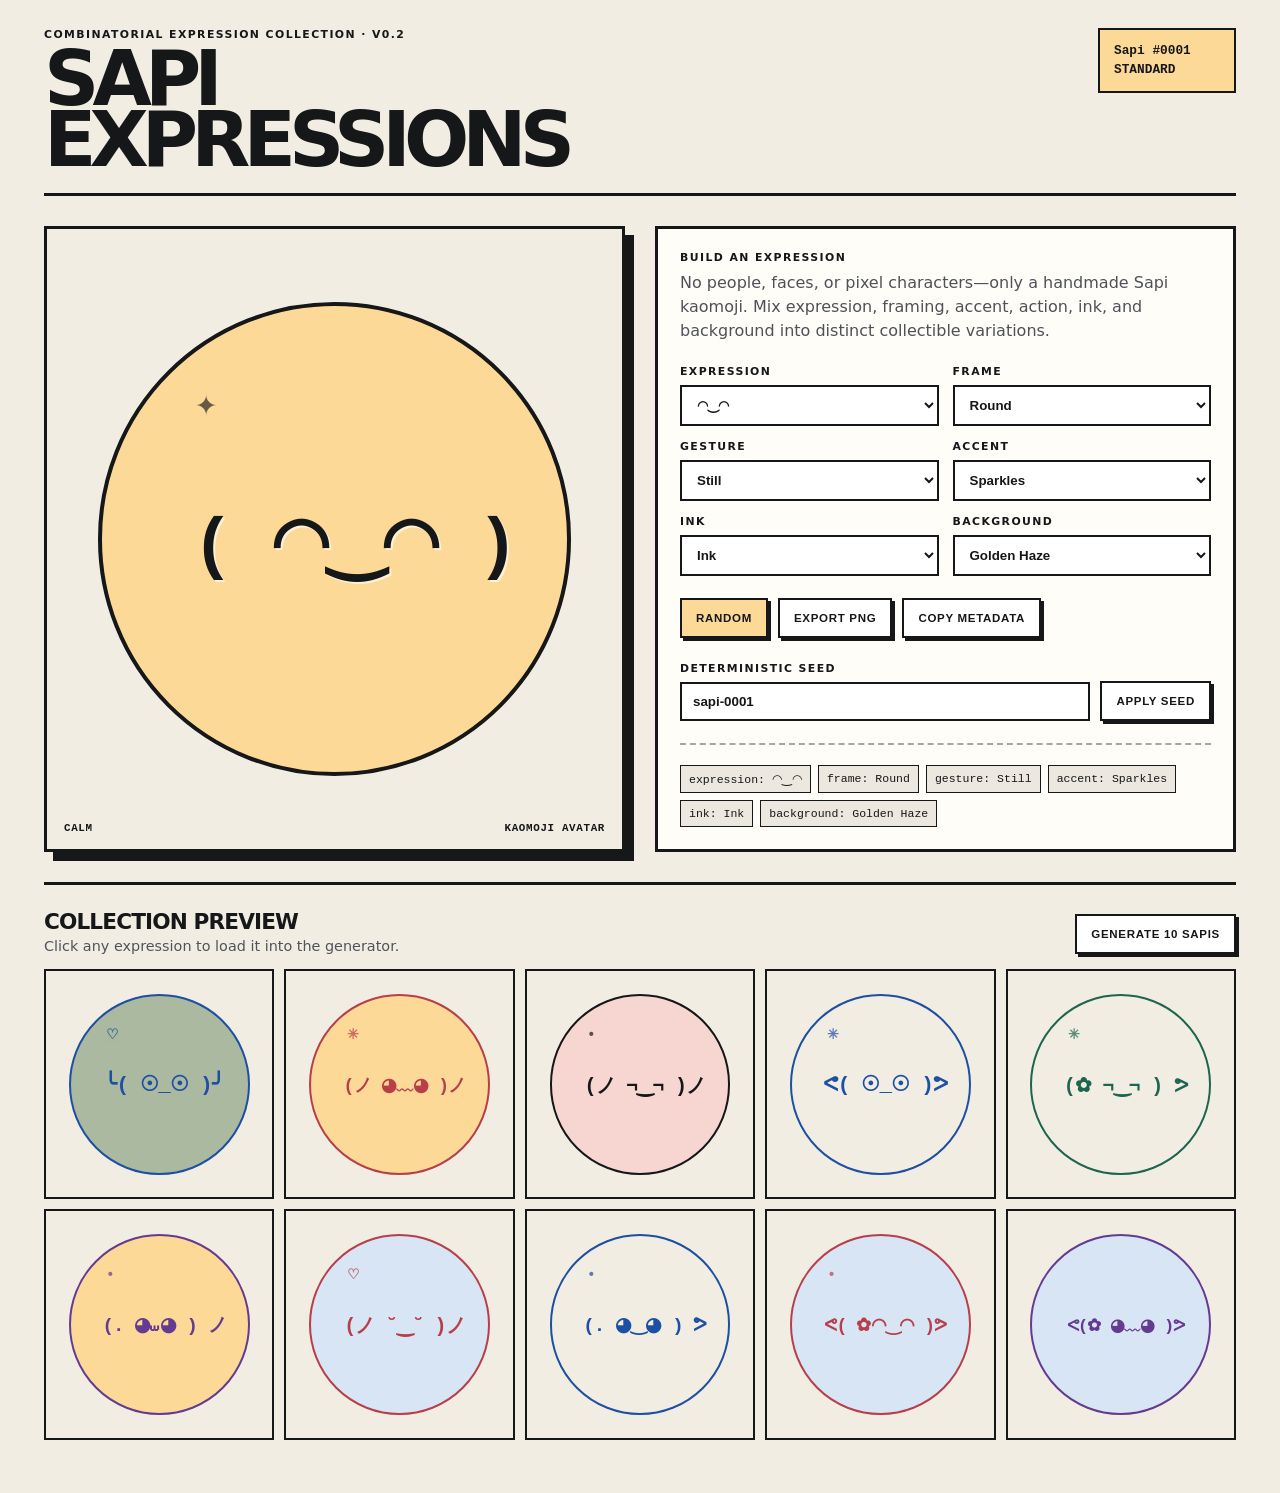
==== index.html @ 94c8f4b9 "Use supplied background color palette" ====
<!doctype html>
<html lang="en">
<head>
  <meta charset="utf-8" />
  <meta name="viewport" content="width=device-width, initial-scale=1" />
  <title>Sapi Kaomoji Expressions</title>
  <style>
    :root { --ink:#151719; --paper:#f1ede3; --acid:#fdd997; }
    * { box-sizing:border-box; }
    body { margin:0; min-height:100vh; background:var(--paper); color:var(--ink); font-family:Inter,ui-sans-serif,system-ui,sans-serif; }
    .shell { max-width:1240px; margin:auto; padding:28px 24px 52px; }
    header { display:flex; justify-content:space-between; gap:20px; align-items:flex-start; padding-bottom:22px; border-bottom:3px solid var(--ink); }
    h1 { margin:0; max-width:780px; font-size:clamp(2.25rem,6vw,5.7rem); letter-spacing:-.09em; line-height:.8; text-transform:uppercase; }
    .eyebrow,.label { margin:0 0 7px; font-size:.68rem; font-weight:850; letter-spacing:.13em; text-transform:uppercase; }
    .counter { min-width:138px; padding:12px 14px; border:2px solid var(--ink); background:var(--acid); font:800 .8rem ui-monospace,monospace; line-height:1.45; }
    main { display:grid; grid-template-columns:minmax(320px,1fr) minmax(365px,1fr); gap:30px; padding-top:30px; }
    .expression-card { min-height:480px; display:flex; flex-direction:column; justify-content:center; align-items:center; border:3px solid var(--ink); background:var(--paper); box-shadow:9px 9px 0 var(--ink); padding:30px; position:relative; overflow:hidden; }
    .avatar-circle { width:min(92%,650px); aspect-ratio:1; display:flex; align-items:center; justify-content:center; position:relative; overflow:hidden; border:4px solid currentColor; border-radius:50%; }
    .expression { position:relative; z-index:1; width:70%; max-width:70%; white-space:nowrap; text-align:center; transform:translate(6%,10%); font-family:"SF Mono","Cascadia Mono","Noto Sans Symbols 2","Segoe UI Symbol",monospace; font-weight:700; font-size:22rem; letter-spacing:-.035em; line-height:1.25; color:var(--ink); text-shadow:2px 2px 0 #ffffff99; }
    .expression-note { position:absolute; bottom:15px; left:17px; right:17px; display:flex; justify-content:space-between; gap:10px; font:700 .68rem ui-monospace,monospace; letter-spacing:.06em; text-transform:uppercase; }
    .spark { position:absolute; z-index:2; top:18%; left:20%; font-size:1.7rem; opacity:.65; animation:float 5s ease-in-out infinite; }
    @keyframes float { 50%{ transform:translateY(-9px) rotate(7deg) } }
    .panel { border:3px solid var(--ink); background:#fffdf8; padding:22px; }
    .intro { margin:0 0 22px; max-width:570px; line-height:1.5; color:#4e5157; }
    .trait-grid { display:grid; grid-template-columns:repeat(2,minmax(0,1fr)); gap:14px; }
    label { display:block; } select,input { width:100%; border:2px solid var(--ink); border-radius:0; background:#fff; color:var(--ink); padding:10px 11px; font-weight:750; }
    select { cursor:pointer; } .actions { display:flex; flex-wrap:wrap; gap:10px; margin-top:22px; }
    button { appearance:none; border:2px solid var(--ink); border-radius:0; background:#fff; color:var(--ink); padding:12px 14px; box-shadow:3px 3px 0 var(--ink); cursor:pointer; font-size:.72rem; font-weight:900; letter-spacing:.06em; text-transform:uppercase; }
    button:hover { transform:translate(2px,2px); box-shadow:1px 1px 0 var(--ink); } button.primary { background:var(--acid); }
    .seed-row { display:flex; align-items:end; gap:10px; margin-top:24px; }.seed-row label{flex:1}.readout { display:flex; flex-wrap:wrap; gap:7px; margin-top:22px; padding-top:20px; border-top:2px dashed #aaa69e; }.chip{border:1px solid var(--ink); background:#ece8df; padding:6px 8px; font:.72rem ui-monospace,monospace;}
    .collection { margin-top:30px; padding-top:24px; border-top:3px solid var(--ink); }.collection-head{display:flex;justify-content:space-between;align-items:end;gap:14px;margin-bottom:15px}.collection h2{margin:0;font-size:1.35rem;letter-spacing:-.04em;text-transform:uppercase}.collection p{margin:4px 0 0;color:#50535a;font-size:.9rem}.gallery{display:grid;grid-template-columns:repeat(5,1fr);gap:10px}.tile{aspect-ratio:1;border:2px solid var(--ink);box-shadow:none;display:flex;align-items:center;justify-content:center;padding:8px;overflow:hidden;font-family:"SF Mono","Cascadia Mono","Noto Sans Symbols 2","Segoe UI Symbol",monospace;font-size:1.45rem;font-weight:700;letter-spacing:-.035em;line-height:1.25;text-transform:none}.tile-circle{width:86%;aspect-ratio:1;border:2px solid currentColor;border-radius:50%;display:flex;align-items:center;justify-content:center;position:relative;overflow:hidden}.tile-expression{width:70%;max-width:70%;white-space:nowrap;text-align:center;transform:translate(4%,8%)}.tile-accent{position:absolute;top:17%;left:20%;font-size:.9rem;opacity:.7}.tile:hover{outline:3px solid #785dff;outline-offset:2px}
    @media(max-width:800px){main{grid-template-columns:1fr}.expression-card{min-height:360px}.gallery{grid-template-columns:repeat(3,1fr)}header{flex-direction:column}}@media(max-width:430px){.shell{padding:18px 14px 40px}.trait-grid{grid-template-columns:1fr}.seed-row{flex-wrap:wrap}.gallery{grid-template-columns:repeat(2,1fr)}}
  </style>
</head>
<body>
  <div class="shell">
    <header><div><p class="eyebrow">Combinatorial expression collection · v0.2</p><h1>Sapi<br>Expressions</h1></div><div class="counter" id="counter">Sapi #0001<br><span id="rarity">STANDARD</span></div></header>
    <main>
      <section class="expression-card" id="expressionCard" aria-label="Generated kaomoji expression"><div class="avatar-circle" id="avatarCircle"><span class="spark">✦</span><div class="expression" id="expression">( ◠‿◠ )</div></div><div class="expression-note"><span id="moodLabel">CALM</span><span>kaomoji avatar</span></div></section>
      <section class="panel"><p class="eyebrow">Build an expression</p><p class="intro">No people, faces, or pixel characters—only a handmade Sapi kaomoji. Mix expression, framing, accent, action, ink, and background into distinct collectible variations.</p><div class="trait-grid" id="controls"></div><div class="actions"><button class="primary" id="randomize">Random</button><button id="download">Export PNG</button><button id="copyMetadata">Copy metadata</button></div><div class="seed-row"><label><p class="label">Deterministic seed</p><input id="seed" value="sapi-0001" /></label><button id="applySeed">Apply seed</button></div><div class="readout" id="readout"></div></section>
    </main>
    <section class="collection"><div class="collection-head"><div><h2>Collection preview</h2><p>Click any expression to load it into the generator.</p></div><button id="generateCollection">Generate 10 Sapis</button></div><div class="gallery" id="gallery"></div></section>
  </div>
  <script>
    const options={
      expression:['◠‿◠','✿◠‿◠','◕‿◕','≧▽≦','˘‿˘','◡‿◡','◕﹏◕','T‿T','☉_☉','¬‿¬','◕⩊◕','>_<','♥‿♥','•̀ᴗ•́','◕︵◕','^‿^','≖‿≖'],
      frame:['Round','Soft dots','Flower','Minimal','Celebration'],
      gesture:['Still','Wave','Hello','Focused','Power','Celebrate'],
      accent:['None','Sparkles','Heart','Dot','Star'],
      ink:['Ink','Cobalt','Plum','Forest','Coral'],
      background:['Golden Haze','Rosewater','Willow Green','Pale Sky Blue','Bone']
    };
    const palette={'Golden Haze':['#fdd997','#151719'],Rosewater:['#f7d6d1','#151719'],'Willow Green':['#aab99f','#151719'],'Pale Sky Blue':['#d8e5f4','#151719'],Bone:['#f1ede3','#151719']};
    const ink={Ink:'#151719',Cobalt:'#1d4fa3',Plum:'#643b91',Forest:'#1d654f',Coral:'#b83f49'};
    let state={expression:'◠‿◠',frame:'Round',gesture:'Still',accent:'Sparkles',ink:'Ink',background:'Golden Haze'}; let sapiId=1;
    const moods={'◠‿◠':'Calm','✿◠‿◠':'Blooming','◕‿◕':'Curious','≧▽≦':'Delighted','˘‿˘':'Content','◡‿◡':'Gentle','◕﹏◕':'Worried','T‿T':'Tender','☉_☉':'Surprised','¬‿¬':'Mischievous','◕⩊◕':'Attentive','>_<':'Determined','♥‿♥':'Adoring','•̀ᴗ•́':'Focused','◕︵◕':'Pensive','^‿^':'Cheery','≖‿≖':'Knowing'};
    function composed(s){const base=s.expression;const frames={Round:`( ${base} )`,'Soft dots':`(.  ${base} )`,Flower:`(✿ ${base} )`,Minimal:`( ${base} )`,Celebration:`╰( ${base} )╯`};let result=frames[s.frame];const hasArms=s.frame==='Celebration'||/[ノᕗᕙ╰╯]/.test(base);if(s.gesture==='Still'||hasArms)return result;if(s.gesture==='Hello')return `(ノ ${base} )ノ`;if(s.gesture==='Power')result=`ᕙ${result}ᕗ`;else if(s.gesture==='Celebrate')result=`╰${result}╯`;else if(s.gesture==='Wave')result+=' ノ';else if(s.gesture==='Focused')result+=' ᕗ';return result}
    function createControls(){const host=document.querySelector('#controls');for(const [key,items] of Object.entries(options)){const label=document.createElement('label');label.innerHTML=`<p class="label">${key}</p>`;const select=document.createElement('select');select.dataset.key=key;items.forEach(v=>{const o=document.createElement('option');o.value=v;o.textContent=v;select.append(o)});select.addEventListener('change',()=>{state[key]=select.value;render()});label.append(select);host.append(label)}}
    function sparkChar(s){return {None:'',Sparkles:'✦',Heart:'♡',Dot:'•',Star:'✳'}[s.accent]}
    function fitText(element,max,min,padding=0){element.style.fontSize=`${max}px`;while(element.scrollWidth>element.clientWidth-padding&&max>min){max-=1;element.style.fontSize=`${max}px`}}
    function fitPreview(){fitText(document.querySelector('#expression'),352,28,0)}
    function render(){const card=document.querySelector('#expressionCard'),circle=document.querySelector('#avatarCircle');card.style.background='var(--paper)';card.style.color=ink[state.ink];circle.style.background=palette[state.background][0];document.querySelector('#expression').textContent=composed(state);document.querySelector('#expression').style.color=ink[state.ink];document.querySelector('#moodLabel').textContent=moods[state.expression].toUpperCase();document.querySelectorAll('.spark').forEach(x=>x.textContent=sparkChar(state));document.querySelector('#counter').innerHTML=`Sapi #${String(sapiId).padStart(4,'0')}<br><span id="rarity">${rarity(state)}</span>`;document.querySelector('#readout').innerHTML=Object.entries(state).map(([k,v])=>`<span class="chip">${k}: ${v}</span>`).join('');for(const [k,v] of Object.entries(state))document.querySelector(`[data-key="${k}"]`).value=v;requestAnimationFrame(fitPreview)}
    function rarity(s){return s.expression==='♥‿♥'&&s.gesture==='Celebrate'?'RARE':s.frame==='Flower'||s.gesture==='Power'?'UNCOMMON':'STANDARD'}
    function hash(value){let h=2166136261;for(let i=0;i<value.length;i++)h=Math.imul(h^value.charCodeAt(i),16777619);return h>>>0}function seeded(seed){return()=>{seed=(seed+0x6D2B79F5)|0;let t=Math.imul(seed^(seed>>>15),1|seed);t=(t+Math.imul(t^(t>>>7),61|t))^t;return((t^(t>>>14))>>>0)/4294967296}}
    function randomState(rand=Math.random){const next={};for(const [key,items]of Object.entries(options))next[key]=items[Math.floor(rand()*items.length)];return next}function applySeed(value){state=randomState(seeded(hash(value)));sapiId++;render()}
    function copyMetadata(){navigator.clipboard.writeText(JSON.stringify({name:`Sapi Expression #${String(sapiId).padStart(4,'0')}`,description:'A combinatorial kaomoji expression from the Sapi collection.',attributes:Object.entries(state).map(([trait_type,value])=>({trait_type,value}))},null,2));const b=document.querySelector('#copyMetadata');b.textContent='Metadata copied';setTimeout(()=>b.textContent='Copy metadata',1200)}
    function exportPng(){const out=document.createElement('canvas'),size=1200,c=out.getContext('2d'),color=ink[state.ink],text=composed(state),cx=size/2,cy=size/2,r=500;out.width=out.height=size;c.fillStyle='#f1ede3';c.fillRect(0,0,size,size);c.beginPath();c.arc(cx,cy,r,0,Math.PI*2);c.fillStyle=palette[state.background][0];c.fill();c.strokeStyle=color;c.lineWidth=12;c.stroke();let font=448;c.font=`700 ${font}px "SF Mono", "Cascadia Mono", monospace`;while(c.measureText(text).width>r*1.32&&font>28){font-=2;c.font=`700 ${font}px "SF Mono", "Cascadia Mono", monospace`}c.fillStyle=color;c.textAlign='center';c.textBaseline='middle';c.fillText(text,cx+r*.06,cy+r*.10);if(state.accent!=='None'){c.font='700 48px "SF Mono", monospace';c.fillText(sparkChar(state),cx-r*.55,cy-r*.55)}const a=document.createElement('a');a.download=`sapi-expression-${sapiId}.png`;a.href=out.toDataURL('image/png');a.click()}
    function tile(s,id){const b=document.createElement('button');b.className='tile';b.style.background='var(--paper)';b.style.color=ink[s.ink];const circle=document.createElement('span');circle.className='tile-circle';circle.style.background=palette[s.background][0];const accent=document.createElement('span');accent.className='tile-accent';accent.textContent=sparkChar(s);const expression=document.createElement('span');expression.className='tile-expression';expression.textContent=composed(s);circle.append(accent,expression);b.append(circle);b.title=`Load Sapi Expression #${id}`;b.addEventListener('click',()=>{state=s;sapiId=id;render();window.scrollTo({top:0,behavior:'smooth'})});requestAnimationFrame(()=>fitText(expression,92,7,0));return b}function collection(){const g=document.querySelector('#gallery');g.innerHTML='';const r=seeded(hash(document.querySelector('#seed').value+'-collection'));for(let i=1;i<=10;i++)g.append(tile(randomState(r),i))}
    createControls();render();collection();window.addEventListener('resize',()=>{fitPreview();document.querySelectorAll('.tile-expression').forEach(t=>fitText(t,92,7,0))});document.querySelector('#randomize').addEventListener('click',()=>{state=randomState();sapiId++;document.querySelector('#seed').value=`sapi-${String(sapiId).padStart(4,'0')}`;render()});document.querySelector('#applySeed').addEventListener('click',()=>applySeed(document.querySelector('#seed').value));document.querySelector('#copyMetadata').addEventListener('click',copyMetadata);document.querySelector('#download').addEventListener('click',exportPng);document.querySelector('#generateCollection').addEventListener('click',collection);
  </script>
</body>
</html>
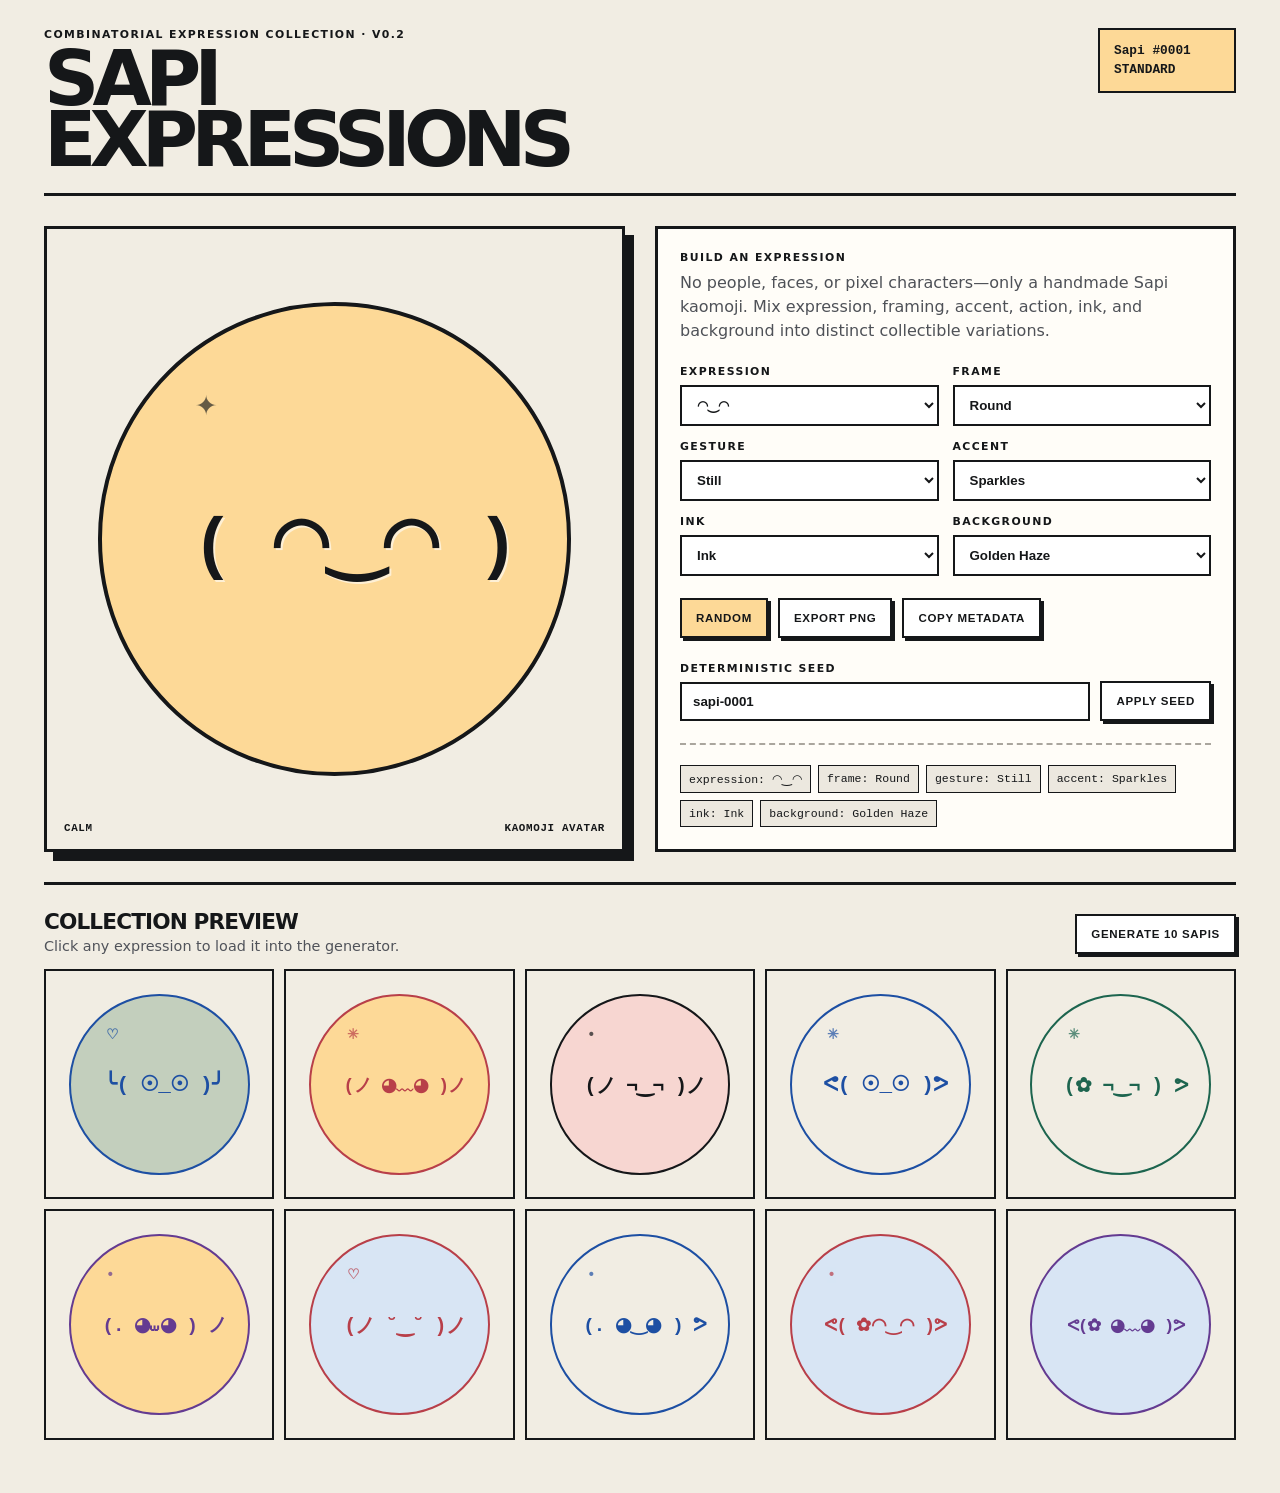
==== commit 4dfd485e: "Lighten Willow Green background" ====
--- a/index.html
+++ b/index.html
@@ -50,7 +50,7 @@
       ink:['Ink','Cobalt','Plum','Forest','Coral'],
       background:['Golden Haze','Rosewater','Willow Green','Pale Sky Blue','Bone']
     };
-    const palette={'Golden Haze':['#fdd997','#151719'],Rosewater:['#f7d6d1','#151719'],'Willow Green':['#aab99f','#151719'],'Pale Sky Blue':['#d8e5f4','#151719'],Bone:['#f1ede3','#151719']};
+    const palette={'Golden Haze':['#fdd997','#151719'],Rosewater:['#f7d6d1','#151719'],'Willow Green':['#c3cfbd','#151719'],'Pale Sky Blue':['#d8e5f4','#151719'],Bone:['#f1ede3','#151719']};
     const ink={Ink:'#151719',Cobalt:'#1d4fa3',Plum:'#643b91',Forest:'#1d654f',Coral:'#b83f49'};
     let state={expression:'◠‿◠',frame:'Round',gesture:'Still',accent:'Sparkles',ink:'Ink',background:'Golden Haze'}; let sapiId=1;
     const moods={'◠‿◠':'Calm','✿◠‿◠':'Blooming','◕‿◕':'Curious','≧▽≦':'Delighted','˘‿˘':'Content','◡‿◡':'Gentle','◕﹏◕':'Worried','T‿T':'Tender','☉_☉':'Surprised','¬‿¬':'Mischievous','◕⩊◕':'Attentive','>_<':'Determined','♥‿♥':'Adoring','•̀ᴗ•́':'Focused','◕︵◕':'Pensive','^‿^':'Cheery','≖‿≖':'Knowing'};
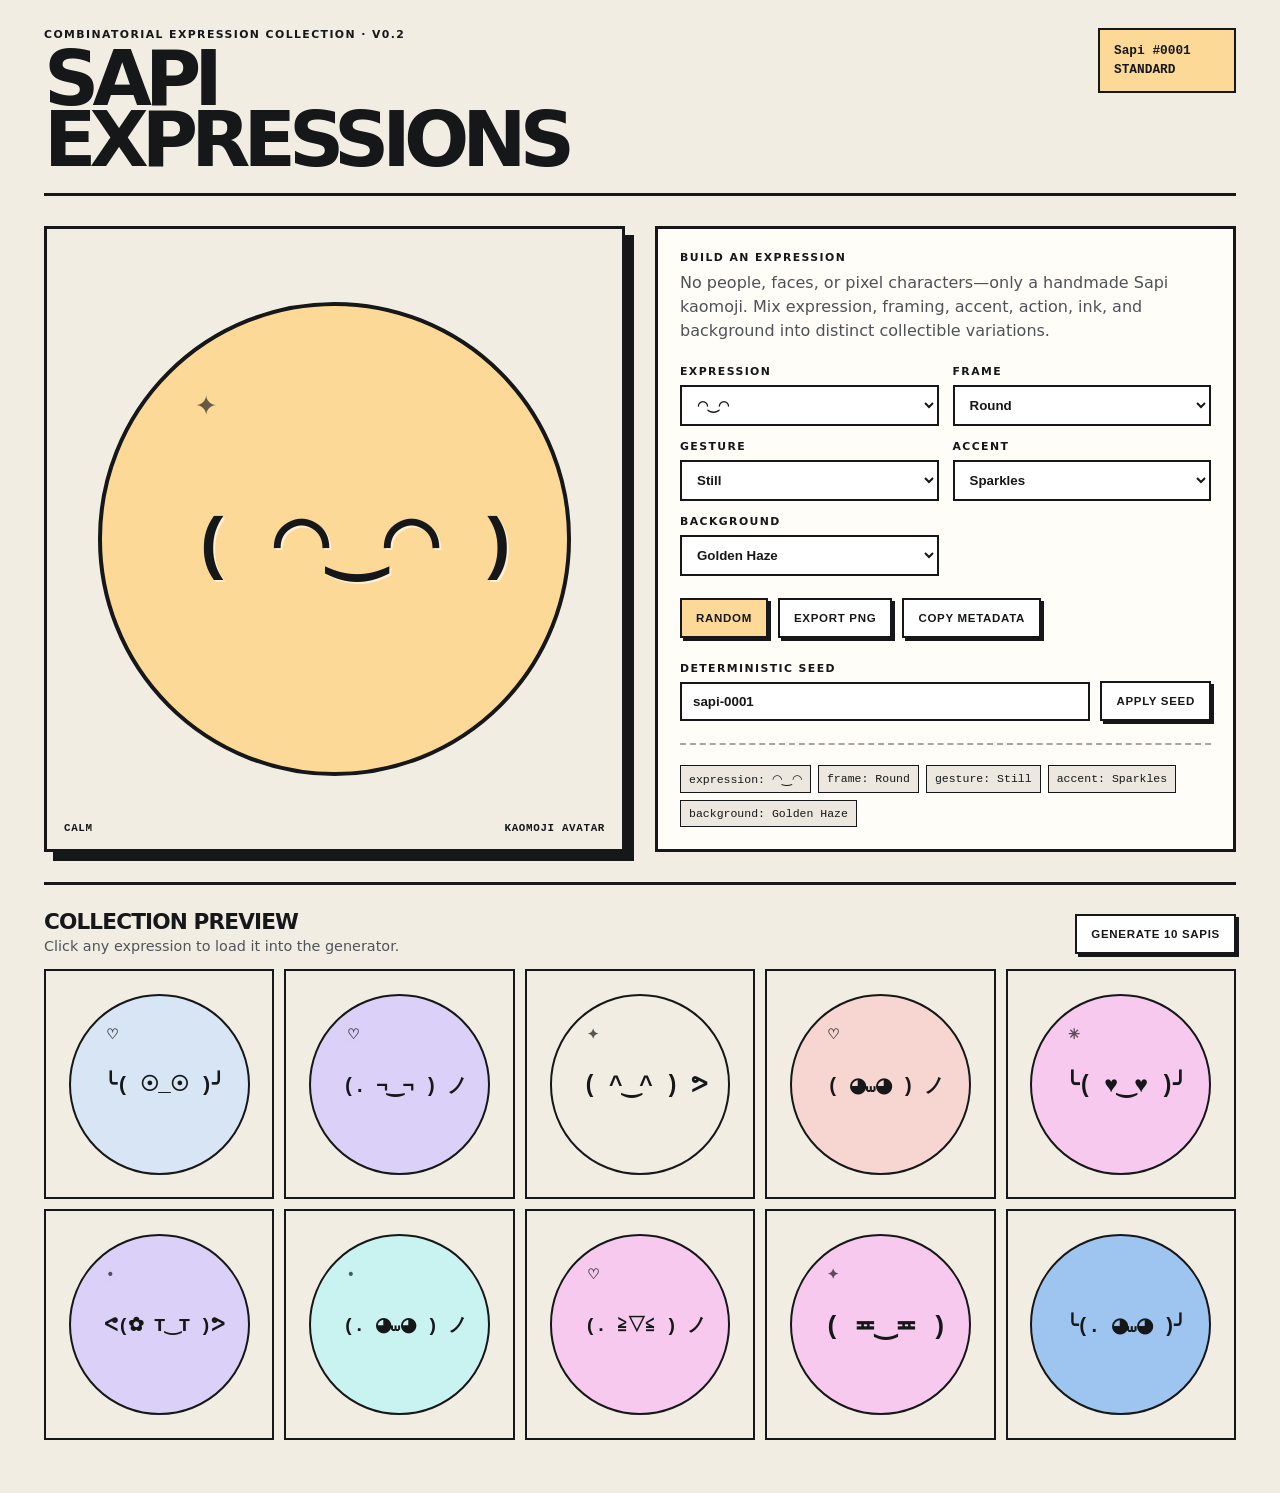
==== commit 5cbb1daf: "Lock Sapi ink and expand pastel backgrounds" ====
--- a/index.html
+++ b/index.html
@@ -47,25 +47,29 @@
       frame:['Round','Soft dots','Flower','Minimal','Celebration'],
       gesture:['Still','Wave','Hello','Focused','Power','Celebrate'],
       accent:['None','Sparkles','Heart','Dot','Star'],
-      ink:['Ink','Cobalt','Plum','Forest','Coral'],
-      background:['Golden Haze','Rosewater','Willow Green','Pale Sky Blue','Bone']
+      background:['Golden Haze','Rosewater','Pale Sky Blue','Bone','Blush Pink','Ice Aqua','Powder Blue','Periwinkle','Lavender']
     };
-    const palette={'Golden Haze':['#fdd997','#151719'],Rosewater:['#f7d6d1','#151719'],'Willow Green':['#c3cfbd','#151719'],'Pale Sky Blue':['#d8e5f4','#151719'],Bone:['#f1ede3','#151719']};
-    const ink={Ink:'#151719',Cobalt:'#1d4fa3',Plum:'#643b91',Forest:'#1d654f',Coral:'#b83f49'};
-    let state={expression:'◠‿◠',frame:'Round',gesture:'Still',accent:'Sparkles',ink:'Ink',background:'Golden Haze'}; let sapiId=1;
+    /*
+    const palette={'Golden Haze':['#fdd997'],'Rosewater':['#f7d6d1'],'Pale Sky Blue':['#d8e5f4'],Bone:['#f1ede3'],'Blush Pink':['#f7c9ef'],'Ice Aqua':['#c9f3f1'],'Powder Blue':['#9dc5f0'],Periwinkle':['#b2b3ee'],Lavender:['#dbd0f7']};
+    */
+    const palette = {
+      'Golden Haze':['#fdd997'], Rosewater:['#f7d6d1'], 'Pale Sky Blue':['#d8e5f4'], Bone:['#f1ede3'],
+      'Blush Pink':['#f7c9ef'], 'Ice Aqua':['#c9f3f1'], 'Powder Blue':['#9dc5f0'], Periwinkle:['#b2b3ee'], Lavender:['#dbd0f7']
+    };
+    let state={expression:'◠‿◠',frame:'Round',gesture:'Still',accent:'Sparkles',background:'Golden Haze'}; let sapiId=1;
     const moods={'◠‿◠':'Calm','✿◠‿◠':'Blooming','◕‿◕':'Curious','≧▽≦':'Delighted','˘‿˘':'Content','◡‿◡':'Gentle','◕﹏◕':'Worried','T‿T':'Tender','☉_☉':'Surprised','¬‿¬':'Mischievous','◕⩊◕':'Attentive','>_<':'Determined','♥‿♥':'Adoring','•̀ᴗ•́':'Focused','◕︵◕':'Pensive','^‿^':'Cheery','≖‿≖':'Knowing'};
     function composed(s){const base=s.expression;const frames={Round:`( ${base} )`,'Soft dots':`(.  ${base} )`,Flower:`(✿ ${base} )`,Minimal:`( ${base} )`,Celebration:`╰( ${base} )╯`};let result=frames[s.frame];const hasArms=s.frame==='Celebration'||/[ノᕗᕙ╰╯]/.test(base);if(s.gesture==='Still'||hasArms)return result;if(s.gesture==='Hello')return `(ノ ${base} )ノ`;if(s.gesture==='Power')result=`ᕙ${result}ᕗ`;else if(s.gesture==='Celebrate')result=`╰${result}╯`;else if(s.gesture==='Wave')result+=' ノ';else if(s.gesture==='Focused')result+=' ᕗ';return result}
     function createControls(){const host=document.querySelector('#controls');for(const [key,items] of Object.entries(options)){const label=document.createElement('label');label.innerHTML=`<p class="label">${key}</p>`;const select=document.createElement('select');select.dataset.key=key;items.forEach(v=>{const o=document.createElement('option');o.value=v;o.textContent=v;select.append(o)});select.addEventListener('change',()=>{state[key]=select.value;render()});label.append(select);host.append(label)}}
     function sparkChar(s){return {None:'',Sparkles:'✦',Heart:'♡',Dot:'•',Star:'✳'}[s.accent]}
     function fitText(element,max,min,padding=0){element.style.fontSize=`${max}px`;while(element.scrollWidth>element.clientWidth-padding&&max>min){max-=1;element.style.fontSize=`${max}px`}}
     function fitPreview(){fitText(document.querySelector('#expression'),352,28,0)}
-    function render(){const card=document.querySelector('#expressionCard'),circle=document.querySelector('#avatarCircle');card.style.background='var(--paper)';card.style.color=ink[state.ink];circle.style.background=palette[state.background][0];document.querySelector('#expression').textContent=composed(state);document.querySelector('#expression').style.color=ink[state.ink];document.querySelector('#moodLabel').textContent=moods[state.expression].toUpperCase();document.querySelectorAll('.spark').forEach(x=>x.textContent=sparkChar(state));document.querySelector('#counter').innerHTML=`Sapi #${String(sapiId).padStart(4,'0')}<br><span id="rarity">${rarity(state)}</span>`;document.querySelector('#readout').innerHTML=Object.entries(state).map(([k,v])=>`<span class="chip">${k}: ${v}</span>`).join('');for(const [k,v] of Object.entries(state))document.querySelector(`[data-key="${k}"]`).value=v;requestAnimationFrame(fitPreview)}
+    function render(){const card=document.querySelector('#expressionCard'),circle=document.querySelector('#avatarCircle');card.style.background='var(--paper)';card.style.color='var(--ink)';circle.style.background=palette[state.background][0];document.querySelector('#expression').textContent=composed(state);document.querySelector('#expression').style.color='var(--ink)';document.querySelector('#moodLabel').textContent=moods[state.expression].toUpperCase();document.querySelectorAll('.spark').forEach(x=>x.textContent=sparkChar(state));document.querySelector('#counter').innerHTML=`Sapi #${String(sapiId).padStart(4,'0')}<br><span id="rarity">${rarity(state)}</span>`;document.querySelector('#readout').innerHTML=Object.entries(state).map(([k,v])=>`<span class="chip">${k}: ${v}</span>`).join('');for(const [k,v] of Object.entries(state))document.querySelector(`[data-key="${k}"]`).value=v;requestAnimationFrame(fitPreview)}
     function rarity(s){return s.expression==='♥‿♥'&&s.gesture==='Celebrate'?'RARE':s.frame==='Flower'||s.gesture==='Power'?'UNCOMMON':'STANDARD'}
     function hash(value){let h=2166136261;for(let i=0;i<value.length;i++)h=Math.imul(h^value.charCodeAt(i),16777619);return h>>>0}function seeded(seed){return()=>{seed=(seed+0x6D2B79F5)|0;let t=Math.imul(seed^(seed>>>15),1|seed);t=(t+Math.imul(t^(t>>>7),61|t))^t;return((t^(t>>>14))>>>0)/4294967296}}
     function randomState(rand=Math.random){const next={};for(const [key,items]of Object.entries(options))next[key]=items[Math.floor(rand()*items.length)];return next}function applySeed(value){state=randomState(seeded(hash(value)));sapiId++;render()}
     function copyMetadata(){navigator.clipboard.writeText(JSON.stringify({name:`Sapi Expression #${String(sapiId).padStart(4,'0')}`,description:'A combinatorial kaomoji expression from the Sapi collection.',attributes:Object.entries(state).map(([trait_type,value])=>({trait_type,value}))},null,2));const b=document.querySelector('#copyMetadata');b.textContent='Metadata copied';setTimeout(()=>b.textContent='Copy metadata',1200)}
-    function exportPng(){const out=document.createElement('canvas'),size=1200,c=out.getContext('2d'),color=ink[state.ink],text=composed(state),cx=size/2,cy=size/2,r=500;out.width=out.height=size;c.fillStyle='#f1ede3';c.fillRect(0,0,size,size);c.beginPath();c.arc(cx,cy,r,0,Math.PI*2);c.fillStyle=palette[state.background][0];c.fill();c.strokeStyle=color;c.lineWidth=12;c.stroke();let font=448;c.font=`700 ${font}px "SF Mono", "Cascadia Mono", monospace`;while(c.measureText(text).width>r*1.32&&font>28){font-=2;c.font=`700 ${font}px "SF Mono", "Cascadia Mono", monospace`}c.fillStyle=color;c.textAlign='center';c.textBaseline='middle';c.fillText(text,cx+r*.06,cy+r*.10);if(state.accent!=='None'){c.font='700 48px "SF Mono", monospace';c.fillText(sparkChar(state),cx-r*.55,cy-r*.55)}const a=document.createElement('a');a.download=`sapi-expression-${sapiId}.png`;a.href=out.toDataURL('image/png');a.click()}
-    function tile(s,id){const b=document.createElement('button');b.className='tile';b.style.background='var(--paper)';b.style.color=ink[s.ink];const circle=document.createElement('span');circle.className='tile-circle';circle.style.background=palette[s.background][0];const accent=document.createElement('span');accent.className='tile-accent';accent.textContent=sparkChar(s);const expression=document.createElement('span');expression.className='tile-expression';expression.textContent=composed(s);circle.append(accent,expression);b.append(circle);b.title=`Load Sapi Expression #${id}`;b.addEventListener('click',()=>{state=s;sapiId=id;render();window.scrollTo({top:0,behavior:'smooth'})});requestAnimationFrame(()=>fitText(expression,92,7,0));return b}function collection(){const g=document.querySelector('#gallery');g.innerHTML='';const r=seeded(hash(document.querySelector('#seed').value+'-collection'));for(let i=1;i<=10;i++)g.append(tile(randomState(r),i))}
+    function exportPng(){const out=document.createElement('canvas'),size=1200,c=out.getContext('2d'),color='#151719',text=composed(state),cx=size/2,cy=size/2,r=500;out.width=out.height=size;c.fillStyle='#f1ede3';c.fillRect(0,0,size,size);c.beginPath();c.arc(cx,cy,r,0,Math.PI*2);c.fillStyle=palette[state.background][0];c.fill();c.strokeStyle=color;c.lineWidth=12;c.stroke();let font=448;c.font=`700 ${font}px "SF Mono", "Cascadia Mono", monospace`;while(c.measureText(text).width>r*1.32&&font>28){font-=2;c.font=`700 ${font}px "SF Mono", "Cascadia Mono", monospace`}c.fillStyle=color;c.textAlign='center';c.textBaseline='middle';c.fillText(text,cx+r*.06,cy+r*.10);if(state.accent!=='None'){c.font='700 48px "SF Mono", monospace';c.fillText(sparkChar(state),cx-r*.55,cy-r*.55)}const a=document.createElement('a');a.download=`sapi-expression-${sapiId}.png`;a.href=out.toDataURL('image/png');a.click()}
+    function tile(s,id){const b=document.createElement('button');b.className='tile';b.style.background='var(--paper)';b.style.color='var(--ink)';const circle=document.createElement('span');circle.className='tile-circle';circle.style.background=palette[s.background][0];const accent=document.createElement('span');accent.className='tile-accent';accent.textContent=sparkChar(s);const expression=document.createElement('span');expression.className='tile-expression';expression.textContent=composed(s);circle.append(accent,expression);b.append(circle);b.title=`Load Sapi Expression #${id}`;b.addEventListener('click',()=>{state=s;sapiId=id;render();window.scrollTo({top:0,behavior:'smooth'})});requestAnimationFrame(()=>fitText(expression,92,7,0));return b}function collection(){const g=document.querySelector('#gallery');g.innerHTML='';const r=seeded(hash(document.querySelector('#seed').value+'-collection'));for(let i=1;i<=10;i++)g.append(tile(randomState(r),i))}
     createControls();render();collection();window.addEventListener('resize',()=>{fitPreview();document.querySelectorAll('.tile-expression').forEach(t=>fitText(t,92,7,0))});document.querySelector('#randomize').addEventListener('click',()=>{state=randomState();sapiId++;document.querySelector('#seed').value=`sapi-${String(sapiId).padStart(4,'0')}`;render()});document.querySelector('#applySeed').addEventListener('click',()=>applySeed(document.querySelector('#seed').value));document.querySelector('#copyMetadata').addEventListener('click',copyMetadata);document.querySelector('#download').addEventListener('click',exportPng);document.querySelector('#generateCollection').addEventListener('click',collection);
   </script>
 </body>
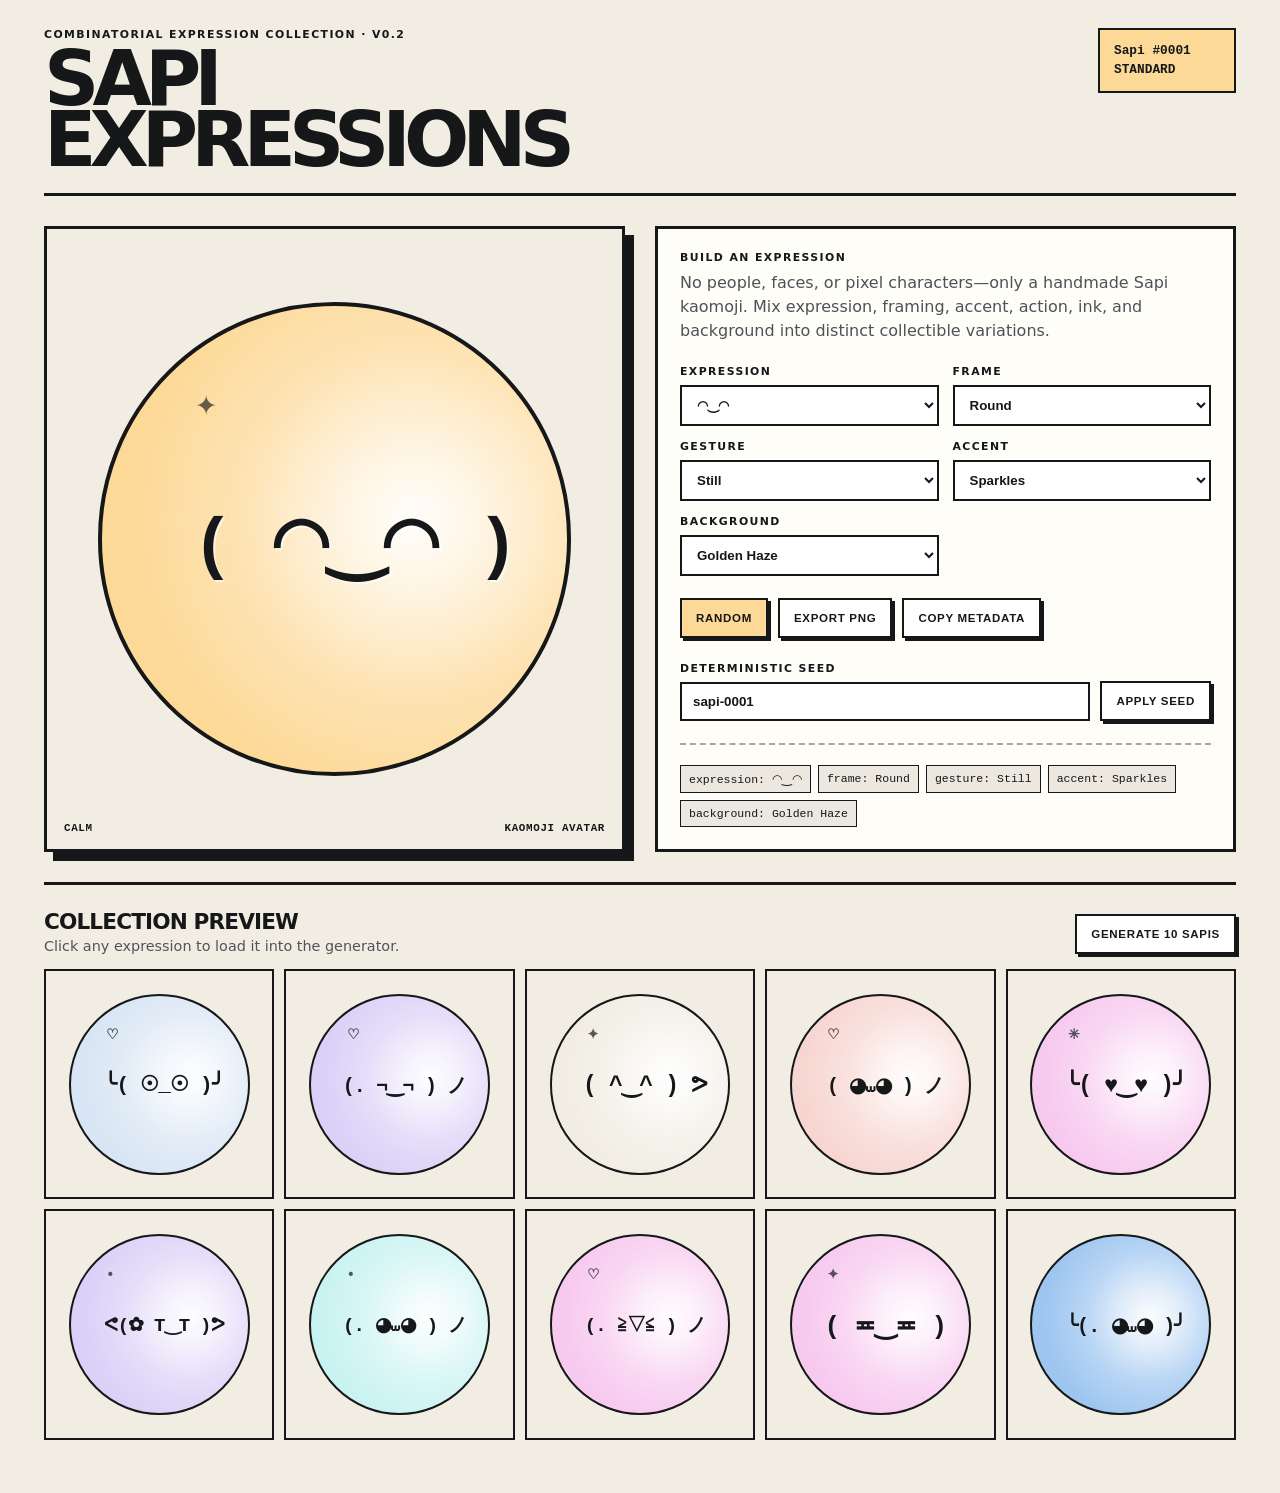
==== commit 5d9d5dd1: "Add eye-anchored white avatar lighting" ====
--- a/index.html
+++ b/index.html
@@ -56,6 +56,7 @@
       'Golden Haze':['#fdd997'], Rosewater:['#f7d6d1'], 'Pale Sky Blue':['#d8e5f4'], Bone:['#f1ede3'],
       'Blush Pink':['#f7c9ef'], 'Ice Aqua':['#c9f3f1'], 'Powder Blue':['#9dc5f0'], Periwinkle:['#b2b3ee'], Lavender:['#dbd0f7']
     };
+    const litBackground=color=>`radial-gradient(circle at 67% 46%, rgba(255,255,255,.96) 0%, rgba(255,255,255,.72) 18%, rgba(255,255,255,.28) 43%, rgba(255,255,255,0) 71%), ${color}`;
     let state={expression:'◠‿◠',frame:'Round',gesture:'Still',accent:'Sparkles',background:'Golden Haze'}; let sapiId=1;
     const moods={'◠‿◠':'Calm','✿◠‿◠':'Blooming','◕‿◕':'Curious','≧▽≦':'Delighted','˘‿˘':'Content','◡‿◡':'Gentle','◕﹏◕':'Worried','T‿T':'Tender','☉_☉':'Surprised','¬‿¬':'Mischievous','◕⩊◕':'Attentive','>_<':'Determined','♥‿♥':'Adoring','•̀ᴗ•́':'Focused','◕︵◕':'Pensive','^‿^':'Cheery','≖‿≖':'Knowing'};
     function composed(s){const base=s.expression;const frames={Round:`( ${base} )`,'Soft dots':`(.  ${base} )`,Flower:`(✿ ${base} )`,Minimal:`( ${base} )`,Celebration:`╰( ${base} )╯`};let result=frames[s.frame];const hasArms=s.frame==='Celebration'||/[ノᕗᕙ╰╯]/.test(base);if(s.gesture==='Still'||hasArms)return result;if(s.gesture==='Hello')return `(ノ ${base} )ノ`;if(s.gesture==='Power')result=`ᕙ${result}ᕗ`;else if(s.gesture==='Celebrate')result=`╰${result}╯`;else if(s.gesture==='Wave')result+=' ノ';else if(s.gesture==='Focused')result+=' ᕗ';return result}
@@ -63,13 +64,13 @@
     function sparkChar(s){return {None:'',Sparkles:'✦',Heart:'♡',Dot:'•',Star:'✳'}[s.accent]}
     function fitText(element,max,min,padding=0){element.style.fontSize=`${max}px`;while(element.scrollWidth>element.clientWidth-padding&&max>min){max-=1;element.style.fontSize=`${max}px`}}
     function fitPreview(){fitText(document.querySelector('#expression'),352,28,0)}
-    function render(){const card=document.querySelector('#expressionCard'),circle=document.querySelector('#avatarCircle');card.style.background='var(--paper)';card.style.color='var(--ink)';circle.style.background=palette[state.background][0];document.querySelector('#expression').textContent=composed(state);document.querySelector('#expression').style.color='var(--ink)';document.querySelector('#moodLabel').textContent=moods[state.expression].toUpperCase();document.querySelectorAll('.spark').forEach(x=>x.textContent=sparkChar(state));document.querySelector('#counter').innerHTML=`Sapi #${String(sapiId).padStart(4,'0')}<br><span id="rarity">${rarity(state)}</span>`;document.querySelector('#readout').innerHTML=Object.entries(state).map(([k,v])=>`<span class="chip">${k}: ${v}</span>`).join('');for(const [k,v] of Object.entries(state))document.querySelector(`[data-key="${k}"]`).value=v;requestAnimationFrame(fitPreview)}
+    function render(){const card=document.querySelector('#expressionCard'),circle=document.querySelector('#avatarCircle');card.style.background='var(--paper)';card.style.color='var(--ink)';circle.style.background=litBackground(palette[state.background][0]);document.querySelector('#expression').textContent=composed(state);document.querySelector('#expression').style.color='var(--ink)';document.querySelector('#moodLabel').textContent=moods[state.expression].toUpperCase();document.querySelectorAll('.spark').forEach(x=>x.textContent=sparkChar(state));document.querySelector('#counter').innerHTML=`Sapi #${String(sapiId).padStart(4,'0')}<br><span id="rarity">${rarity(state)}</span>`;document.querySelector('#readout').innerHTML=Object.entries(state).map(([k,v])=>`<span class="chip">${k}: ${v}</span>`).join('');for(const [k,v] of Object.entries(state))document.querySelector(`[data-key="${k}"]`).value=v;requestAnimationFrame(fitPreview)}
     function rarity(s){return s.expression==='♥‿♥'&&s.gesture==='Celebrate'?'RARE':s.frame==='Flower'||s.gesture==='Power'?'UNCOMMON':'STANDARD'}
     function hash(value){let h=2166136261;for(let i=0;i<value.length;i++)h=Math.imul(h^value.charCodeAt(i),16777619);return h>>>0}function seeded(seed){return()=>{seed=(seed+0x6D2B79F5)|0;let t=Math.imul(seed^(seed>>>15),1|seed);t=(t+Math.imul(t^(t>>>7),61|t))^t;return((t^(t>>>14))>>>0)/4294967296}}
     function randomState(rand=Math.random){const next={};for(const [key,items]of Object.entries(options))next[key]=items[Math.floor(rand()*items.length)];return next}function applySeed(value){state=randomState(seeded(hash(value)));sapiId++;render()}
     function copyMetadata(){navigator.clipboard.writeText(JSON.stringify({name:`Sapi Expression #${String(sapiId).padStart(4,'0')}`,description:'A combinatorial kaomoji expression from the Sapi collection.',attributes:Object.entries(state).map(([trait_type,value])=>({trait_type,value}))},null,2));const b=document.querySelector('#copyMetadata');b.textContent='Metadata copied';setTimeout(()=>b.textContent='Copy metadata',1200)}
-    function exportPng(){const out=document.createElement('canvas'),size=1200,c=out.getContext('2d'),color='#151719',text=composed(state),cx=size/2,cy=size/2,r=500;out.width=out.height=size;c.fillStyle='#f1ede3';c.fillRect(0,0,size,size);c.beginPath();c.arc(cx,cy,r,0,Math.PI*2);c.fillStyle=palette[state.background][0];c.fill();c.strokeStyle=color;c.lineWidth=12;c.stroke();let font=448;c.font=`700 ${font}px "SF Mono", "Cascadia Mono", monospace`;while(c.measureText(text).width>r*1.32&&font>28){font-=2;c.font=`700 ${font}px "SF Mono", "Cascadia Mono", monospace`}c.fillStyle=color;c.textAlign='center';c.textBaseline='middle';c.fillText(text,cx+r*.06,cy+r*.10);if(state.accent!=='None'){c.font='700 48px "SF Mono", monospace';c.fillText(sparkChar(state),cx-r*.55,cy-r*.55)}const a=document.createElement('a');a.download=`sapi-expression-${sapiId}.png`;a.href=out.toDataURL('image/png');a.click()}
-    function tile(s,id){const b=document.createElement('button');b.className='tile';b.style.background='var(--paper)';b.style.color='var(--ink)';const circle=document.createElement('span');circle.className='tile-circle';circle.style.background=palette[s.background][0];const accent=document.createElement('span');accent.className='tile-accent';accent.textContent=sparkChar(s);const expression=document.createElement('span');expression.className='tile-expression';expression.textContent=composed(s);circle.append(accent,expression);b.append(circle);b.title=`Load Sapi Expression #${id}`;b.addEventListener('click',()=>{state=s;sapiId=id;render();window.scrollTo({top:0,behavior:'smooth'})});requestAnimationFrame(()=>fitText(expression,92,7,0));return b}function collection(){const g=document.querySelector('#gallery');g.innerHTML='';const r=seeded(hash(document.querySelector('#seed').value+'-collection'));for(let i=1;i<=10;i++)g.append(tile(randomState(r),i))}
+    function exportPng(){const out=document.createElement('canvas'),size=1200,c=out.getContext('2d'),color='#151719',text=composed(state),cx=size/2,cy=size/2,r=500,lightX=cx+r*.34,lightY=cy-r*.08;out.width=out.height=size;c.fillStyle='#f1ede3';c.fillRect(0,0,size,size);c.save();c.beginPath();c.arc(cx,cy,r,0,Math.PI*2);c.clip();c.fillStyle=palette[state.background][0];c.fillRect(cx-r,cy-r,r*2,r*2);const glow=c.createRadialGradient(lightX,lightY,0,lightX,lightY,r*.74);glow.addColorStop(0,'rgba(255,255,255,.96)');glow.addColorStop(.18,'rgba(255,255,255,.72)');glow.addColorStop(.43,'rgba(255,255,255,.28)');glow.addColorStop(.71,'rgba(255,255,255,0)');c.fillStyle=glow;c.fillRect(cx-r,cy-r,r*2,r*2);c.restore();c.beginPath();c.arc(cx,cy,r,0,Math.PI*2);c.strokeStyle=color;c.lineWidth=12;c.stroke();let font=448;c.font=`700 ${font}px "SF Mono", "Cascadia Mono", monospace`;while(c.measureText(text).width>r*1.32&&font>28){font-=2;c.font=`700 ${font}px "SF Mono", "Cascadia Mono", monospace`}c.fillStyle=color;c.textAlign='center';c.textBaseline='middle';c.fillText(text,cx+r*.06,cy+r*.10);if(state.accent!=='None'){c.font='700 48px "SF Mono", monospace';c.fillText(sparkChar(state),cx-r*.55,cy-r*.55)}const a=document.createElement('a');a.download=`sapi-expression-${sapiId}.png`;a.href=out.toDataURL('image/png');a.click()}
+    function tile(s,id){const b=document.createElement('button');b.className='tile';b.style.background='var(--paper)';b.style.color='var(--ink)';const circle=document.createElement('span');circle.className='tile-circle';circle.style.background=litBackground(palette[s.background][0]);const accent=document.createElement('span');accent.className='tile-accent';accent.textContent=sparkChar(s);const expression=document.createElement('span');expression.className='tile-expression';expression.textContent=composed(s);circle.append(accent,expression);b.append(circle);b.title=`Load Sapi Expression #${id}`;b.addEventListener('click',()=>{state=s;sapiId=id;render();window.scrollTo({top:0,behavior:'smooth'})});requestAnimationFrame(()=>fitText(expression,92,7,0));return b}function collection(){const g=document.querySelector('#gallery');g.innerHTML='';const r=seeded(hash(document.querySelector('#seed').value+'-collection'));for(let i=1;i<=10;i++)g.append(tile(randomState(r),i))}
     createControls();render();collection();window.addEventListener('resize',()=>{fitPreview();document.querySelectorAll('.tile-expression').forEach(t=>fitText(t,92,7,0))});document.querySelector('#randomize').addEventListener('click',()=>{state=randomState();sapiId++;document.querySelector('#seed').value=`sapi-${String(sapiId).padStart(4,'0')}`;render()});document.querySelector('#applySeed').addEventListener('click',()=>applySeed(document.querySelector('#seed').value));document.querySelector('#copyMetadata').addEventListener('click',copyMetadata);document.querySelector('#download').addEventListener('click',exportPng);document.querySelector('#generateCollection').addEventListener('click',collection);
   </script>
 </body>
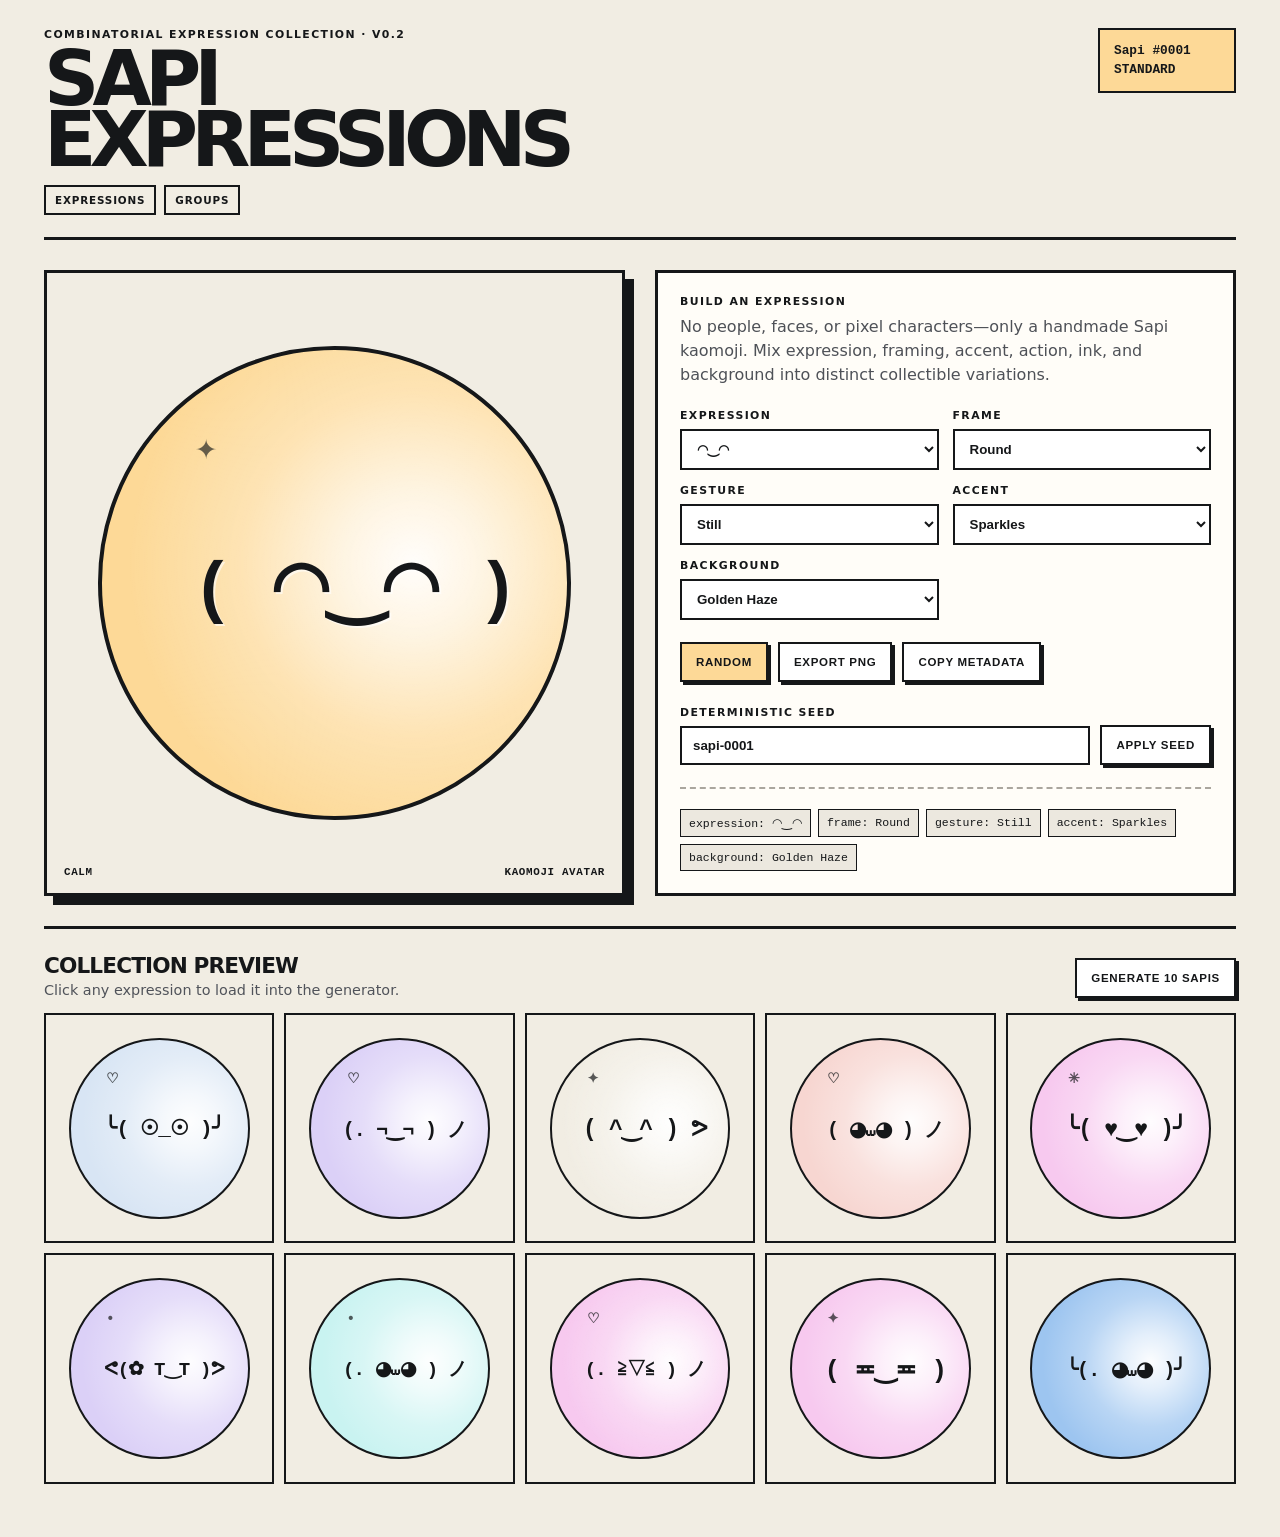
==== commit 4eba0b3d: "Add recursive Sapi group avatar constructor" ====
--- a/index.html
+++ b/index.html
@@ -10,6 +10,9 @@
     body { margin:0; min-height:100vh; background:var(--paper); color:var(--ink); font-family:Inter,ui-sans-serif,system-ui,sans-serif; }
     .shell { max-width:1240px; margin:auto; padding:28px 24px 52px; }
     header { display:flex; justify-content:space-between; gap:20px; align-items:flex-start; padding-bottom:22px; border-bottom:3px solid var(--ink); }
+    .nav { display:flex; flex-wrap:wrap; gap:8px; margin-top:14px; }
+    .nav a { border:2px solid var(--ink); padding:7px 9px; color:var(--ink); text-decoration:none; font-size:.65rem; font-weight:900; letter-spacing:.08em; text-transform:uppercase; }
+    .nav a:hover { background:var(--ink); color:var(--paper); }
     h1 { margin:0; max-width:780px; font-size:clamp(2.25rem,6vw,5.7rem); letter-spacing:-.09em; line-height:.8; text-transform:uppercase; }
     .eyebrow,.label { margin:0 0 7px; font-size:.68rem; font-weight:850; letter-spacing:.13em; text-transform:uppercase; }
     .counter { min-width:138px; padding:12px 14px; border:2px solid var(--ink); background:var(--acid); font:800 .8rem ui-monospace,monospace; line-height:1.45; }
@@ -34,7 +37,7 @@
 </head>
 <body>
   <div class="shell">
-    <header><div><p class="eyebrow">Combinatorial expression collection · v0.2</p><h1>Sapi<br>Expressions</h1></div><div class="counter" id="counter">Sapi #0001<br><span id="rarity">STANDARD</span></div></header>
+    <header><div><p class="eyebrow">Combinatorial expression collection · v0.2</p><h1>Sapi<br>Expressions</h1><nav class="nav" aria-label="Generator sections"><a href="index.html" aria-current="page">Expressions</a><a href="groups.html">Groups</a></nav></div><div class="counter" id="counter">Sapi #0001<br><span id="rarity">STANDARD</span></div></header>
     <main>
       <section class="expression-card" id="expressionCard" aria-label="Generated kaomoji expression"><div class="avatar-circle" id="avatarCircle"><span class="spark">✦</span><div class="expression" id="expression">( ◠‿◠ )</div></div><div class="expression-note"><span id="moodLabel">CALM</span><span>kaomoji avatar</span></div></section>
       <section class="panel"><p class="eyebrow">Build an expression</p><p class="intro">No people, faces, or pixel characters—only a handmade Sapi kaomoji. Mix expression, framing, accent, action, ink, and background into distinct collectible variations.</p><div class="trait-grid" id="controls"></div><div class="actions"><button class="primary" id="randomize">Random</button><button id="download">Export PNG</button><button id="copyMetadata">Copy metadata</button></div><div class="seed-row"><label><p class="label">Deterministic seed</p><input id="seed" value="sapi-0001" /></label><button id="applySeed">Apply seed</button></div><div class="readout" id="readout"></div></section>
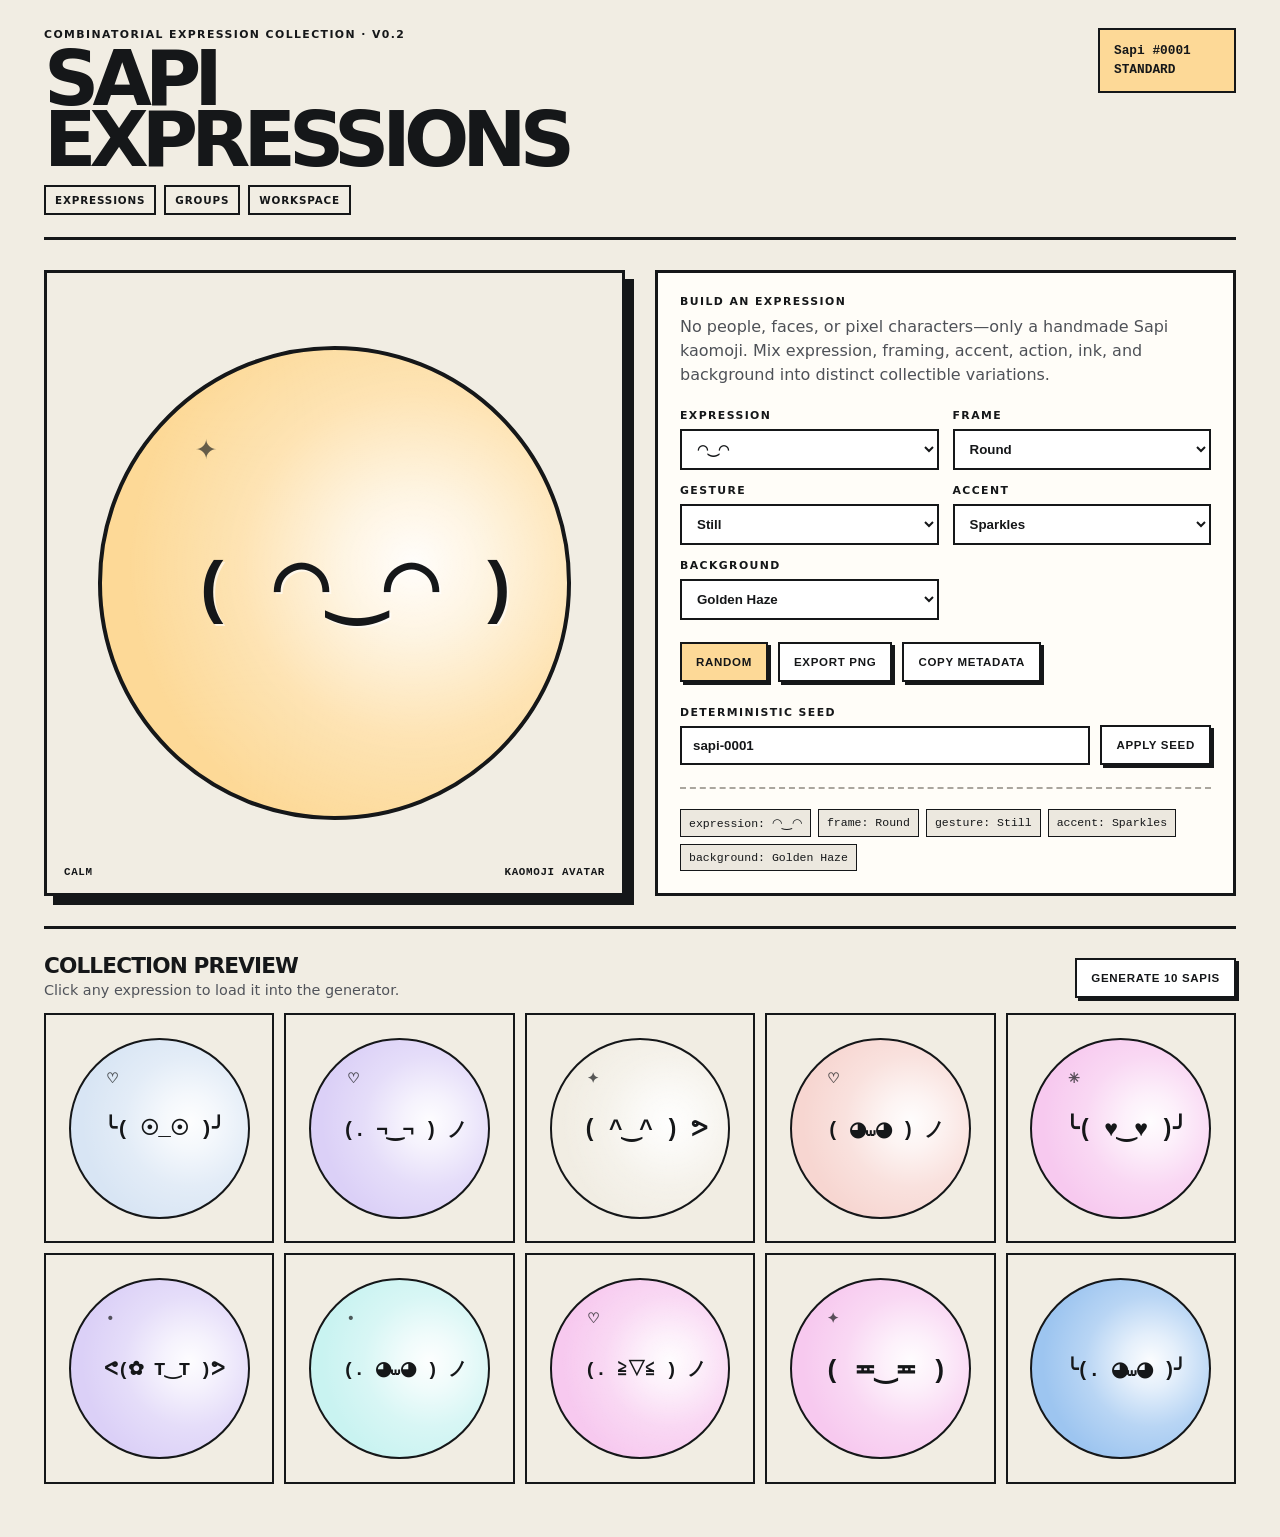
==== commit 3ad09669: "Add Sapi agent workspace prototype module" ====
--- a/index.html
+++ b/index.html
@@ -37,7 +37,7 @@
 </head>
 <body>
   <div class="shell">
-    <header><div><p class="eyebrow">Combinatorial expression collection · v0.2</p><h1>Sapi<br>Expressions</h1><nav class="nav" aria-label="Generator sections"><a href="index.html" aria-current="page">Expressions</a><a href="groups.html">Groups</a></nav></div><div class="counter" id="counter">Sapi #0001<br><span id="rarity">STANDARD</span></div></header>
+    <header><div><p class="eyebrow">Combinatorial expression collection · v0.2</p><h1>Sapi<br>Expressions</h1><nav class="nav" aria-label="Generator sections"><a href="index.html" aria-current="page">Expressions</a><a href="groups.html">Groups</a><a href="workspace/index.html">Workspace</a></nav></div><div class="counter" id="counter">Sapi #0001<br><span id="rarity">STANDARD</span></div></header>
     <main>
       <section class="expression-card" id="expressionCard" aria-label="Generated kaomoji expression"><div class="avatar-circle" id="avatarCircle"><span class="spark">✦</span><div class="expression" id="expression">( ◠‿◠ )</div></div><div class="expression-note"><span id="moodLabel">CALM</span><span>kaomoji avatar</span></div></section>
       <section class="panel"><p class="eyebrow">Build an expression</p><p class="intro">No people, faces, or pixel characters—only a handmade Sapi kaomoji. Mix expression, framing, accent, action, ink, and background into distinct collectible variations.</p><div class="trait-grid" id="controls"></div><div class="actions"><button class="primary" id="randomize">Random</button><button id="download">Export PNG</button><button id="copyMetadata">Copy metadata</button></div><div class="seed-row"><label><p class="label">Deterministic seed</p><input id="seed" value="sapi-0001" /></label><button id="applySeed">Apply seed</button></div><div class="readout" id="readout"></div></section>
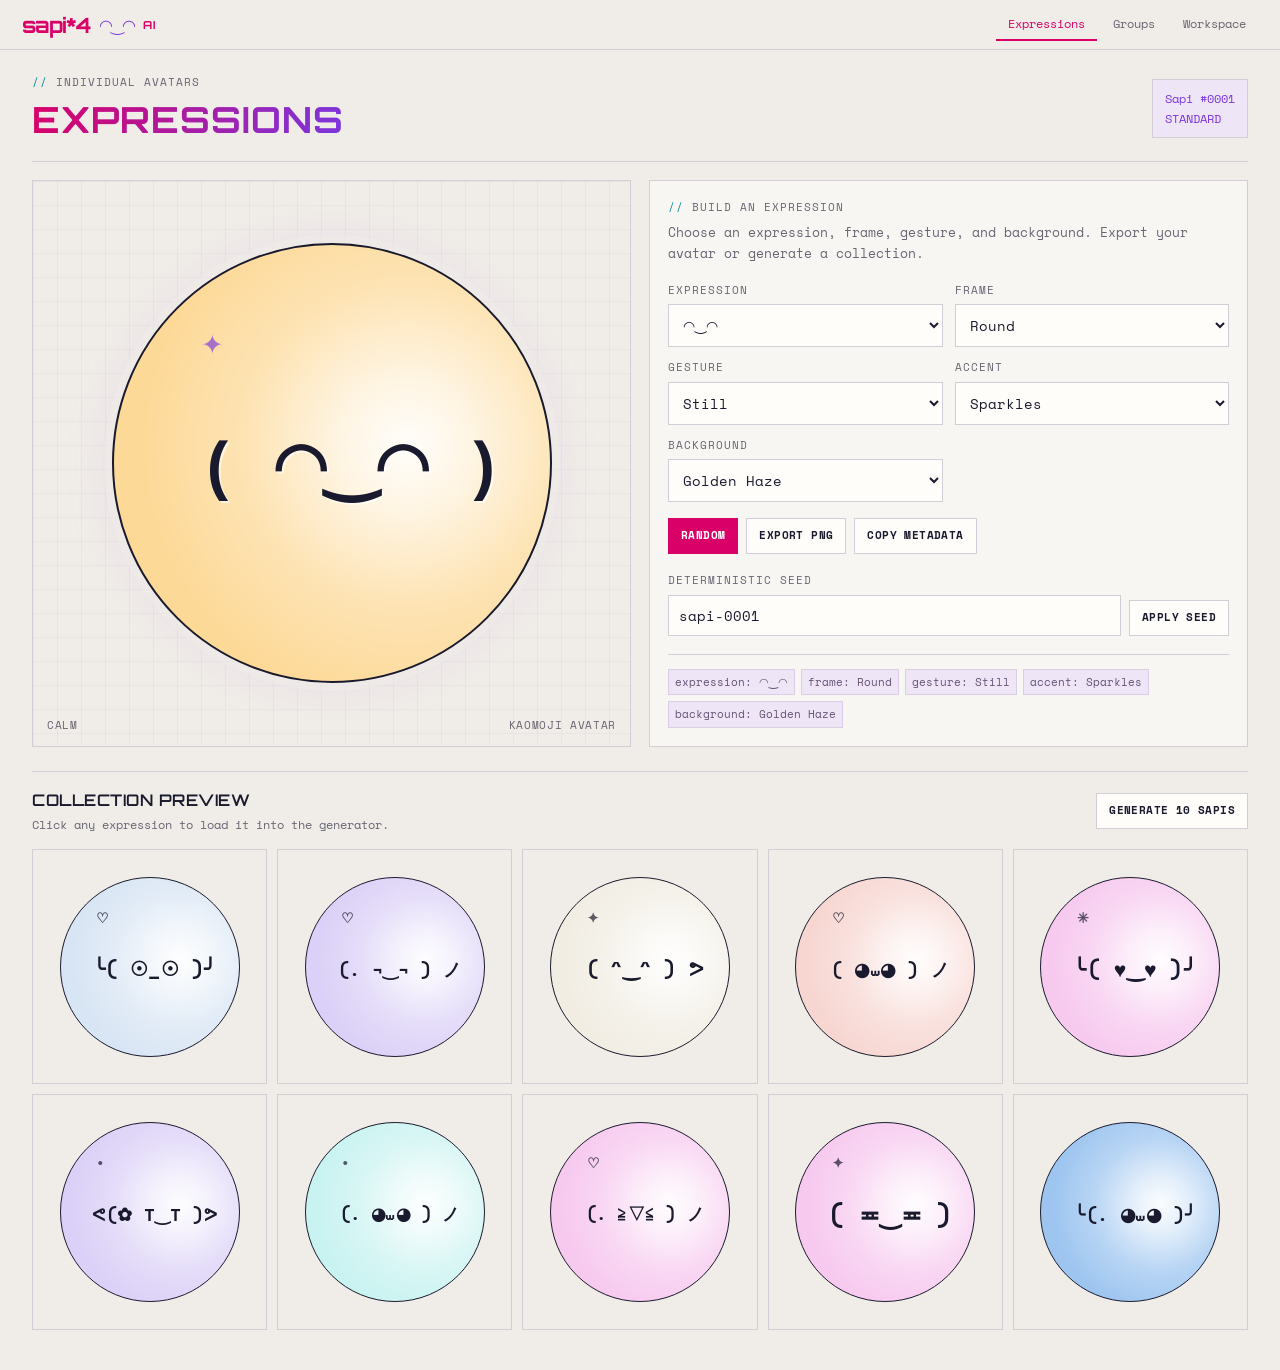
==== commit e4f22b74: "Unify module styling with the Sapiens4 visual system" ====
--- a/index.html
+++ b/index.html
@@ -34,13 +34,15 @@
     .collection { margin-top:30px; padding-top:24px; border-top:3px solid var(--ink); }.collection-head{display:flex;justify-content:space-between;align-items:end;gap:14px;margin-bottom:15px}.collection h2{margin:0;font-size:1.35rem;letter-spacing:-.04em;text-transform:uppercase}.collection p{margin:4px 0 0;color:#50535a;font-size:.9rem}.gallery{display:grid;grid-template-columns:repeat(5,1fr);gap:10px}.tile{aspect-ratio:1;border:2px solid var(--ink);box-shadow:none;display:flex;align-items:center;justify-content:center;padding:8px;overflow:hidden;font-family:"SF Mono","Cascadia Mono","Noto Sans Symbols 2","Segoe UI Symbol",monospace;font-size:1.45rem;font-weight:700;letter-spacing:-.035em;line-height:1.25;text-transform:none}.tile-circle{width:86%;aspect-ratio:1;border:2px solid currentColor;border-radius:50%;display:flex;align-items:center;justify-content:center;position:relative;overflow:hidden}.tile-expression{width:70%;max-width:70%;white-space:nowrap;text-align:center;transform:translate(4%,8%)}.tile-accent{position:absolute;top:17%;left:20%;font-size:.9rem;opacity:.7}.tile:hover{outline:3px solid #785dff;outline-offset:2px}
     @media(max-width:800px){main{grid-template-columns:1fr}.expression-card{min-height:360px}.gallery{grid-template-columns:repeat(3,1fr)}header{flex-direction:column}}@media(max-width:430px){.shell{padding:18px 14px 40px}.trait-grid{grid-template-columns:1fr}.seed-row{flex-wrap:wrap}.gallery{grid-template-columns:repeat(2,1fr)}}
   </style>
+  <link rel="stylesheet" href="assets/sapi-theme.css">
 </head>
-<body>
+<body class="sapi-studio expressions-module">
+  <div class="module-topbar"><a class="sapi-brand" href="workspace/index.html" aria-label="sapi*4 ◠‿◠ AI workspace"><span class="brand-name">sapi*4</span><span class="brand-face">◠‿◠</span><span class="brand-ai">AI</span></a><nav class="module-nav" aria-label="Modules"><a href="index.html" aria-current="page">Expressions</a><a href="groups.html">Groups</a><a href="workspace/index.html">Workspace</a></nav></div>
   <div class="shell">
-    <header><div><p class="eyebrow">Combinatorial expression collection · v0.2</p><h1>Sapi<br>Expressions</h1><nav class="nav" aria-label="Generator sections"><a href="index.html" aria-current="page">Expressions</a><a href="groups.html">Groups</a><a href="workspace/index.html">Workspace</a></nav></div><div class="counter" id="counter">Sapi #0001<br><span id="rarity">STANDARD</span></div></header>
+    <header class="studio-header"><div><p class="eyebrow">Individual avatars</p><h1>Expressions</h1></div><div class="counter" id="counter">Sapi #0001<br><span id="rarity">STANDARD</span></div></header>
     <main>
       <section class="expression-card" id="expressionCard" aria-label="Generated kaomoji expression"><div class="avatar-circle" id="avatarCircle"><span class="spark">✦</span><div class="expression" id="expression">( ◠‿◠ )</div></div><div class="expression-note"><span id="moodLabel">CALM</span><span>kaomoji avatar</span></div></section>
-      <section class="panel"><p class="eyebrow">Build an expression</p><p class="intro">No people, faces, or pixel characters—only a handmade Sapi kaomoji. Mix expression, framing, accent, action, ink, and background into distinct collectible variations.</p><div class="trait-grid" id="controls"></div><div class="actions"><button class="primary" id="randomize">Random</button><button id="download">Export PNG</button><button id="copyMetadata">Copy metadata</button></div><div class="seed-row"><label><p class="label">Deterministic seed</p><input id="seed" value="sapi-0001" /></label><button id="applySeed">Apply seed</button></div><div class="readout" id="readout"></div></section>
+      <section class="panel"><p class="eyebrow">Build an expression</p><p class="intro">Choose an expression, frame, gesture, and background. Export your avatar or generate a collection.</p><div class="trait-grid" id="controls"></div><div class="actions"><button class="primary" id="randomize">Random</button><button id="download">Export PNG</button><button id="copyMetadata">Copy metadata</button></div><div class="seed-row"><label><p class="label">Deterministic seed</p><input id="seed" value="sapi-0001" /></label><button id="applySeed">Apply seed</button></div><div class="readout" id="readout"></div></section>
     </main>
     <section class="collection"><div class="collection-head"><div><h2>Collection preview</h2><p>Click any expression to load it into the generator.</p></div><button id="generateCollection">Generate 10 Sapis</button></div><div class="gallery" id="gallery"></div></section>
   </div>
@@ -67,7 +69,7 @@
     function sparkChar(s){return {None:'',Sparkles:'✦',Heart:'♡',Dot:'•',Star:'✳'}[s.accent]}
     function fitText(element,max,min,padding=0){element.style.fontSize=`${max}px`;while(element.scrollWidth>element.clientWidth-padding&&max>min){max-=1;element.style.fontSize=`${max}px`}}
     function fitPreview(){fitText(document.querySelector('#expression'),352,28,0)}
-    function render(){const card=document.querySelector('#expressionCard'),circle=document.querySelector('#avatarCircle');card.style.background='var(--paper)';card.style.color='var(--ink)';circle.style.background=litBackground(palette[state.background][0]);document.querySelector('#expression').textContent=composed(state);document.querySelector('#expression').style.color='var(--ink)';document.querySelector('#moodLabel').textContent=moods[state.expression].toUpperCase();document.querySelectorAll('.spark').forEach(x=>x.textContent=sparkChar(state));document.querySelector('#counter').innerHTML=`Sapi #${String(sapiId).padStart(4,'0')}<br><span id="rarity">${rarity(state)}</span>`;document.querySelector('#readout').innerHTML=Object.entries(state).map(([k,v])=>`<span class="chip">${k}: ${v}</span>`).join('');for(const [k,v] of Object.entries(state))document.querySelector(`[data-key="${k}"]`).value=v;requestAnimationFrame(fitPreview)}
+    function render(){const card=document.querySelector('#expressionCard'),circle=document.querySelector('#avatarCircle');card.style.backgroundColor='var(--paper)';card.style.color='var(--ink)';circle.style.background=litBackground(palette[state.background][0]);document.querySelector('#expression').textContent=composed(state);document.querySelector('#expression').style.color='var(--ink)';document.querySelector('#moodLabel').textContent=moods[state.expression].toUpperCase();document.querySelectorAll('.spark').forEach(x=>x.textContent=sparkChar(state));document.querySelector('#counter').innerHTML=`Sapi #${String(sapiId).padStart(4,'0')}<br><span id="rarity">${rarity(state)}</span>`;document.querySelector('#readout').innerHTML=Object.entries(state).map(([k,v])=>`<span class="chip">${k}: ${v}</span>`).join('');for(const [k,v] of Object.entries(state))document.querySelector(`[data-key="${k}"]`).value=v;requestAnimationFrame(fitPreview)}
     function rarity(s){return s.expression==='♥‿♥'&&s.gesture==='Celebrate'?'RARE':s.frame==='Flower'||s.gesture==='Power'?'UNCOMMON':'STANDARD'}
     function hash(value){let h=2166136261;for(let i=0;i<value.length;i++)h=Math.imul(h^value.charCodeAt(i),16777619);return h>>>0}function seeded(seed){return()=>{seed=(seed+0x6D2B79F5)|0;let t=Math.imul(seed^(seed>>>15),1|seed);t=(t+Math.imul(t^(t>>>7),61|t))^t;return((t^(t>>>14))>>>0)/4294967296}}
     function randomState(rand=Math.random){const next={};for(const [key,items]of Object.entries(options))next[key]=items[Math.floor(rand()*items.length)];return next}function applySeed(value){state=randomState(seeded(hash(value)));sapiId++;render()}
--- a/assets/sapi-theme.css
+++ b/assets/sapi-theme.css
@@ -0,0 +1,161 @@
+@import url('https://fonts.googleapis.com/css2?family=Orbitron:wght@500;600;700;800&family=Space+Mono:wght@400;700&display=swap');
+
+/* Shared visual system, adapted from sapiens4.rent for working interfaces. */
+:root {
+  --sapi-bg: #f0ede8;
+  --sapi-surface: #f8f6f2;
+  --sapi-white: #fffdfa;
+  --sapi-ink: #1a1a2e;
+  --sapi-muted: #686574;
+  --sapi-line: #d3cdd6;
+  --sapi-pink: #d90068;
+  --sapi-violet: #7b37dd;
+  --sapi-cyan: #00899c;
+  --sapi-lime: #d6fa64;
+  --sapi-pink-tint: #f6e3ed;
+  --sapi-purple-tint: #eee6f7;
+  --sapi-cyan-tint: #e1eff0;
+  --sapi-font: 'Space Mono', 'Courier New', monospace;
+  --sapi-display: 'Orbitron', sans-serif;
+  --ink: var(--sapi-ink);
+  --paper: var(--sapi-bg);
+  --panel: var(--sapi-surface);
+  --line: var(--sapi-line);
+  --muted: var(--sapi-muted);
+  --acid: var(--sapi-pink);
+  --shadow: none;
+}
+body { color: var(--sapi-ink); background: var(--sapi-bg); font-family: var(--sapi-font); }
+button,input,textarea,select { font-family: inherit; }
+button:focus-visible,a:focus-visible,summary:focus-visible,input:focus-visible,select:focus-visible,textarea:focus-visible { outline: 2px solid var(--sapi-violet); outline-offset: 3px; }
+.sapi-brand { display:inline-flex;align-items:center;gap:9px;text-decoration:none;color:var(--sapi-pink);white-space:nowrap; }
+.sapi-brand .brand-name { font:700 21px var(--sapi-display);letter-spacing:-1px; }
+.sapi-brand .brand-face { font:400 16px var(--sapi-font);letter-spacing:-2px;color:var(--sapi-violet); }
+.sapi-brand .brand-ai { font:700 11px var(--sapi-display);letter-spacing:1px; }
+.module-topbar { min-height:49px;display:flex;align-items:center;justify-content:space-between;gap:16px;padding:8px 22px;border-bottom:1px solid var(--sapi-line);background:var(--sapi-bg); }
+.module-nav { display:flex;align-items:center;gap:4px; }
+.module-nav a { font:400 12px var(--sapi-font);color:var(--sapi-muted);text-decoration:none;padding:7px 12px;border-bottom:2px solid transparent; }
+.module-nav a:hover { color:var(--sapi-pink);background:var(--sapi-pink-tint); }
+.module-nav a[aria-current=page] { color:var(--sapi-pink);border-color:var(--sapi-pink); }
+.module-menu { position:relative;flex-shrink:0; }
+.module-menu summary { cursor:pointer;list-style:none;display:grid;place-items:center;width:28px;height:29px;font-size:19px;color:var(--sapi-muted);border:1px solid var(--sapi-line); }
+.module-menu summary::-webkit-details-marker { display:none; }
+.module-menu[open] summary { background:var(--sapi-pink-tint);color:var(--sapi-pink); }
+.module-menu nav { position:absolute;top:35px;left:0;z-index:30;width:180px;padding:5px;background:var(--sapi-white);border:1px solid var(--sapi-line);box-shadow:0 8px 24px #24113316; }
+.module-menu a { display:block;padding:9px 10px;color:var(--sapi-ink);font-size:13px;text-decoration:none; }
+.module-menu a:hover,.module-menu a[aria-current=page] { background:var(--sapi-pink-tint);color:var(--sapi-pink); }
+
+/* Avatar studios */
+.sapi-studio { font-size:14px; }
+.sapi-studio .shell { max-width:1260px;padding:24px 22px 40px; }
+.sapi-studio .studio-header { padding-bottom:18px;gap:16px;border-bottom:1px solid var(--sapi-line);align-items:center; }
+.sapi-studio h1 { font:700 clamp(23px,3vw,36px)/1.3 var(--sapi-display);letter-spacing:1px;text-transform:uppercase;background:linear-gradient(105deg,var(--sapi-pink),var(--sapi-violet));background-clip:text;-webkit-background-clip:text;color:transparent; }
+.sapi-studio .eyebrow,.sapi-studio .label { color:var(--sapi-muted);font:400 11px/1.5 var(--sapi-font);letter-spacing:1px;margin-bottom:6px; }
+.sapi-studio .eyebrow::before { content:'// ';color:var(--sapi-cyan); }
+.sapi-studio .counter,.sapi-studio .badge { min-width:auto;padding:9px 12px;border:1px solid var(--sapi-line);background:var(--sapi-purple-tint);color:var(--sapi-violet);font:400 12px/1.65 var(--sapi-font); }
+.sapi-studio main { grid-template-columns:minmax(0,1fr) minmax(0,1fr);gap:18px;padding-top:18px; }
+.sapi-studio .expression-card,.sapi-studio .preview,.sapi-studio .panel,.sapi-studio .builder { border:1px solid var(--sapi-line);box-shadow:none;background:var(--sapi-surface);padding:18px; }
+.sapi-studio .expression-card { min-height:460px;background-image:linear-gradient(#a89bc419 1px,transparent 1px),linear-gradient(90deg,#a89bc419 1px,transparent 1px);background-size:24px 24px; }
+.sapi-studio .avatar-circle { width:min(90%,440px);border-width:2px;box-shadow:0 0 0 8px #f0ede877,0 0 50px #be7be724; }
+.sapi-studio .spark { animation:none;color:var(--sapi-violet); }
+.sapi-studio .expression-note { font:400 11px var(--sapi-font);left:14px;right:14px;bottom:13px;color:var(--sapi-muted); }
+.sapi-studio .intro,.sapi-studio .help,.sapi-studio .preview p { font-size:13px;line-height:1.65;color:var(--sapi-muted);margin-top:5px; }
+.sapi-studio .intro { margin-bottom:17px; }
+.sapi-studio .trait-grid { gap:12px; }
+.sapi-studio input,.sapi-studio select,.sapi-studio .field input { min-width:0;border:1px solid var(--sapi-line);background:var(--sapi-white);color:var(--sapi-ink);padding:9px 10px;font:400 14px var(--sapi-font);border-radius:0; }
+.sapi-studio button { font:700 11px/1.45 var(--sapi-font);letter-spacing:.4px;padding:9px 12px;border:1px solid var(--sapi-line);border-radius:0;box-shadow:none;background:var(--sapi-white);color:var(--sapi-ink); }
+.sapi-studio button:hover { transform:none;box-shadow:none;background:var(--sapi-purple-tint);border-color:#a994c6; }
+.sapi-studio button.primary { background:var(--sapi-pink);border-color:var(--sapi-pink);color:white; }
+.sapi-studio button.primary:hover { background:#bc005a; }
+.sapi-studio .actions { gap:8px;margin-top:16px; }
+.sapi-studio .seed-row { gap:8px;margin-top:18px; }
+.sapi-studio .readout { gap:6px;margin-top:18px;padding-top:14px;border-top:1px solid var(--sapi-line); }
+.sapi-studio .chip { font:400 11px/1.5 var(--sapi-font);background:var(--sapi-purple-tint);color:#655274;border:1px solid #dacde5;padding:4px 6px; }
+.sapi-studio .collection { margin-top:24px;padding-top:17px;border-top:1px solid var(--sapi-line); }
+.sapi-studio h2 { font:600 16px/1.4 var(--sapi-display);letter-spacing:.5px;color:var(--sapi-ink); }
+.sapi-studio .collection p { font:400 12px/1.6 var(--sapi-font);color:var(--sapi-muted); }
+.sapi-studio .collection-head { align-items:center;gap:12px; }
+.sapi-studio .gallery { gap:10px; }
+.sapi-studio .tile { border-color:var(--sapi-line);padding:12px; }
+.sapi-studio .tile-circle { border-width:1.5px; }
+.sapi-studio .tile:hover { outline:2px solid var(--sapi-pink);outline-offset:1px; }
+.sapi-studio .preview { min-height:540px; }
+.sapi-studio .preview-head { margin-bottom:13px; }
+.sapi-studio .group-stage { min-height:400px;padding:8px;border:1px solid var(--sapi-line);background:var(--sapi-bg); }
+.sapi-studio .group-stage svg { max-width:500px; }
+.sapi-studio .legend { gap:6px;margin-top:12px; }
+.sapi-studio .legend span { font:400 11px var(--sapi-font);border-color:var(--sapi-line);background:var(--sapi-purple-tint);color:#655274;padding:5px 7px; }
+.sapi-studio .tree-heading { margin-top:20px;padding-top:14px;border-top:1px solid var(--sapi-line); }
+.sapi-studio .tree-group { padding:10px;border:1px solid var(--sapi-line);background:var(--sapi-white); }
+.sapi-studio .tree-group.nested { margin-left:8px;border-left:2px solid #ad83db; }
+.sapi-studio .tree-top { flex-wrap:wrap;gap:6px; }
+.sapi-studio .tree-top input { flex:1 1 110px;min-width:100px;font:400 13px var(--sapi-font);padding:5px; }
+.sapi-studio .role { font:400 10px var(--sapi-font);color:var(--sapi-cyan);border:1px solid #afd1d6;background:var(--sapi-cyan-tint);padding:4px 5px; }
+.sapi-studio button.remove { padding:5px 6px;font:400 10px var(--sapi-font);box-shadow:none;letter-spacing:0; }
+.sapi-studio .member { grid-template-columns:50px minmax(0,1fr) auto;gap:6px;border-color:var(--sapi-line); }
+.sapi-studio .member label { font:400 11px var(--sapi-font);color:var(--sapi-muted); }
+.sapi-studio .member select { font:400 15px monospace;padding:6px; }
+.sapi-studio .toast { font:400 12px/1.6 var(--sapi-font);color:var(--sapi-cyan); }
+
+/* Workspace: preserve the compact panel geometry and content type sizes. */
+.sapi-workspace { font-family:var(--sapi-font); }
+.sapi-workspace .app-header { border-color:var(--sapi-line);background:var(--sapi-bg); }
+.sapi-workspace .wordmark { color:var(--sapi-pink); }
+.sapi-workspace .wordmark .brand-name { font:700 21px var(--sapi-display);letter-spacing:-1px; }
+.sapi-workspace .wordmark .brand-face { color:var(--sapi-violet);font-family:var(--sapi-font); }
+.sapi-workspace .wordmark .brand-ai { font-family:var(--sapi-display); }
+.sapi-workspace h1,.sapi-workspace h2,.sapi-workspace h3 { font-family:var(--sapi-font); }
+.sapi-workspace .sidebar-heading h1,.sapi-workspace .tiny-label { font-family:var(--sapi-font); }
+.sapi-workspace .section-title h2 { font:600 16px/1.5 var(--sapi-display);letter-spacing:.2px; }
+.sapi-workspace .sidebar,.sapi-workspace .conversation,.sapi-workspace .workspace,.sapi-workspace .conversation-tabs,.sapi-workspace .workspace-footer,.sapi-workspace .sidebar-bottom { border-color:var(--sapi-line); }
+.sapi-workspace .sidebar { background:var(--sapi-bg); }
+.sapi-workspace .conversation { background:var(--sapi-surface); }
+.sapi-workspace .workspace { background:#eeeae9; }
+.sapi-workspace .pane-controls,.sapi-workspace .pane-toggle,.sapi-workspace .pill,.sapi-workspace .scope-switch,.sapi-workspace .scope-switch button,.sapi-workspace .search-field,.sapi-workspace .agent-row,.sapi-workspace .button,.sapi-workspace .tag,.sapi-workspace .composer,.sapi-workspace .message-bubble,.sapi-workspace .workspace-tab { border-radius:0;box-shadow:none; }
+.sapi-workspace .pane-controls { border-color:var(--sapi-line); }
+.sapi-workspace .pane-toggle[aria-pressed=true] { background:var(--sapi-purple-tint);color:var(--sapi-violet); }
+.sapi-workspace .pane-toggle[aria-pressed=false] { color:#95909b; }
+.sapi-workspace .pane-toggle:hover { background:var(--sapi-pink-tint); }
+.sapi-workspace .pill { background:var(--sapi-surface);border-color:#beb4c7;color:#5c426b; }
+.sapi-workspace .user-avatar { border-color:#cf9dba;background:var(--sapi-pink-tint);color:var(--sapi-pink); }
+.sapi-workspace .scope-switch { background:#e5e0e5; }
+.sapi-workspace .scope-switch button { color:var(--sapi-muted); }
+.sapi-workspace .scope-switch button.active { background:var(--sapi-white);color:var(--sapi-pink); }
+.sapi-workspace .search-field { background:var(--sapi-surface);border-color:var(--sapi-line); }
+.sapi-workspace .search-field kbd { color:var(--sapi-muted);border-color:var(--sapi-line); }
+.sapi-workspace .agent-row.active { background:var(--sapi-pink-tint);border-color:#d69ab8;box-shadow:inset 2px 0 0 var(--sapi-pink); }
+.sapi-workspace .agent-row:hover:not(.active) { background:var(--sapi-purple-tint); }
+.sapi-workspace .agent-row-copy p,.sapi-workspace .agent-row-name small,.sapi-workspace .muted,.sapi-workspace .count,.sapi-workspace .day-divider,.sapi-workspace .composer-hint,.sapi-workspace .resource-help,.sapi-workspace .workspace-footer { color:var(--sapi-muted); }
+.sapi-workspace .agent-row-name { font-size:13px;letter-spacing:-.35px; }.sapi-workspace .agent-row-copy p{font-size:13px;letter-spacing:-.5px;}.sapi-workspace .agent-row-name small{font-size:10px;letter-spacing:-.6px;}
+.sapi-workspace .avatar { border-color:#7f748d; }.sapi-workspace .avatar .presence{border-color:var(--sapi-bg);background:#bade54}.sapi-workspace .avatar .presence.busy{background:#c48fda}.sapi-workspace .avatar .presence.idle{background:#b8b2c0}
+.sapi-workspace .status-dot,.sapi-workspace .log-dot,.sapi-workspace .unread-dot { background:#a5be29; }
+.sapi-workspace .status-dot.paused { background:#c88b35; }.sapi-workspace .status-dot.idle{background:#aaa3b1}
+.sapi-workspace .resource-card strong { font-family:var(--sapi-font);letter-spacing:0; }.sapi-workspace .resource-card small,.sapi-workspace .agent-heading p,.sapi-workspace .composer-hint span:first-child { color:#6d4b81; }
+.sapi-workspace .resource-card:hover { background:var(--sapi-purple-tint); }
+.sapi-workspace .agent-heading h2 { font-size:14px;letter-spacing:-.4px; }
+.sapi-workspace .conversation-tabs button { color:var(--sapi-muted); }.sapi-workspace .conversation-tabs button.active{color:var(--sapi-pink);border-color:var(--sapi-pink)}
+.sapi-workspace .message-bubble { background:#f0edef;border-color:#ded5e0;color:var(--sapi-ink);font-size:15px;letter-spacing:-.45px; }.sapi-workspace .user .message-bubble{background:var(--sapi-purple-tint);border-color:#d8c7e8}
+.sapi-workspace .message-meta time,.sapi-workspace .message-foot { color:var(--sapi-muted); }
+.sapi-workspace .execution-card { border-color:#d7cadd;border-radius:0;background:#f5f0f7; }.sapi-workspace .execution-title{background:#ebe2f1;border-color:#d9cce1;color:#5c456b}.sapi-workspace .execution-line{color:#60506d}.sapi-workspace .check{color:var(--sapi-cyan)}.sapi-workspace .execution-line time,.sapi-workspace .execution-title span:last-child{color:#7b6c87}
+.sapi-workspace .artifact-link { border-color:#d7cadd;border-radius:0;background:var(--sapi-white); }.sapi-workspace .file-icon{background:var(--sapi-cyan-tint);border-color:#b9d0d3;color:var(--sapi-cyan);border-radius:0}.sapi-workspace .artifact-link small{color:var(--sapi-muted)}
+.sapi-workspace .suggestions button { background:var(--sapi-surface);border-color:#d6cadf;color:#77518a;border-radius:0;font-size:11px; }.sapi-workspace .composer{background:var(--sapi-white);border-color:#b9adc4}.sapi-workspace .composer:focus-within{outline-color:#ac80cc}
+.sapi-workspace .send-button { color:white;background:var(--sapi-pink);border-color:var(--sapi-pink);border-radius:0; }
+.sapi-workspace .workspace-heading .tiny-label { color:var(--sapi-muted); }.sapi-workspace .browser-tabs-wrap{border-color:#bba8c8}.sapi-workspace .workspace-tab{background:#e4dee6}.sapi-workspace .workspace-tab.active{background:var(--sapi-surface);border-color:#b99bc9;box-shadow:inset 0 2px 0 var(--sapi-pink)}
+.sapi-workspace .workspace-tab .tab-select{font-size:11px}.sapi-workspace .tab-close{color:#82738d}.sapi-workspace .eyebrow{font-family:var(--sapi-font);color:#786b82}
+.sapi-workspace .button { border-color:#bfb1c8;background:var(--sapi-surface);font-family:var(--sapi-font);font-size:11px; }.sapi-workspace .button.primary{background:var(--sapi-pink);border-color:var(--sapi-pink);color:white;box-shadow:none}.sapi-workspace .button.primary:hover{transform:none;background:#bc005a;box-shadow:none}.sapi-workspace .button.soft{background:var(--sapi-purple-tint)}
+.sapi-workspace .tag { color:#655273;background:var(--sapi-purple-tint);border-color:#ccb9db;font-size:10px; }.sapi-workspace .tag.amber{color:#876035;background:#f1e6d7;border-color:#d8be9d}.sapi-workspace .tag.gray{background:#eae6ec;border-color:#cec5d4;color:#6e6277}.sapi-workspace .tag.lilac{background:var(--sapi-purple-tint);color:#704e8c}
+.sapi-workspace .lock-banner{background:var(--sapi-purple-tint);border-color:#c9b4dc;border-radius:0}.sapi-workspace .lock-banner p{color:#746180}.sapi-workspace .lock-banner .tag{background:#e1d2ee;color:#6a487f;border-color:#bea0d3}.sapi-workspace .computer-paused{background:#f3e5d5;border-color:#ccae89}
+.sapi-workspace .computer-window{border-color:#b6a4c3;border-radius:0;box-shadow:none;background:var(--sapi-white)}.sapi-workspace .computer-toolbar,.sapi-workspace .computer-caption{background:#e6dfe9;border-color:#d2c5db}.sapi-workspace .address{background:var(--sapi-surface);color:#7a6b84;border-radius:0}.sapi-workspace .mock-rail{background:#ece2f3;border-color:#d9c8e3}.sapi-workspace .channel-header{border-color:var(--sapi-line)}.sapi-workspace .channel-header span{color:var(--sapi-muted)}.sapi-workspace .posted-card{background:#f4eef7;border-color:#d7c7e1;border-radius:0}.sapi-workspace .screen-cursor{color:var(--sapi-pink)}.sapi-workspace .screen-cursor span{background:var(--sapi-pink);border-radius:0}.sapi-workspace .computer-caption span:first-child{color:#6b457f}.sapi-workspace .computer-controls>span{color:var(--sapi-muted)}
+.sapi-workspace .queue,.sapi-workspace .queue-row{border-color:var(--sapi-line)}.sapi-workspace .queue-row p,.sapi-workspace .queue-position{color:var(--sapi-muted)}
+.sapi-workspace .task-card,.sapi-workspace .schedule-card,.sapi-workspace .repo-item,.sapi-workspace .artifact-item,.sapi-workspace .connection-card{border-color:var(--sapi-line);background:var(--sapi-surface);border-radius:0}.sapi-workspace .task-card:hover{border-color:#b499c7}.sapi-workspace .task-card p,.sapi-workspace .task-card-bottom,.sapi-workspace .schedule-card p,.sapi-workspace .schedule-meta,.sapi-workspace .repo-item p,.sapi-workspace .artifact-item p,.sapi-workspace .connection-card p{color:var(--sapi-muted)}.sapi-workspace .progress-track{background:#dfd4e6}.sapi-workspace .progress-track span{background:#b68acc}.sapi-workspace .switch{background:var(--sapi-violet)}.sapi-workspace .switch.off{background:#c1b7c8}
+.sapi-workspace .metric strong{font:600 23px var(--sapi-display);color:var(--sapi-pink)}.sapi-workspace .metrics,.sapi-workspace .metric{border-color:var(--sapi-line)}.sapi-workspace .metric p{color:var(--sapi-muted)}.sapi-workspace .doc-page{background:var(--sapi-white);border-color:var(--sapi-line);box-shadow:none}.sapi-workspace .doc-page h2{font:600 20px/1.4 var(--sapi-display)}.sapi-workspace .doc-page h2 span{color:#856194!important}.sapi-workspace .doc-meta{color:var(--sapi-muted);border-color:var(--sapi-line)}.sapi-workspace .doc-page p,.sapi-workspace .doc-page li{color:#514958;letter-spacing:-.3px}.sapi-workspace .doc-callout{background:var(--sapi-purple-tint);border-color:var(--sapi-violet);color:#725685}.sapi-workspace .log-row{border-color:#d4c2df}.sapi-workspace .log-row:before{background:#b88dd5;border-color:var(--sapi-surface)}.sapi-workspace .log-row p,.sapi-workspace .log-row time{color:var(--sapi-muted)}
+.sapi-workspace dialog{background:var(--sapi-surface);border:1px solid #bca5ce;border-radius:0;box-shadow:0 12px 45px #28133425}.sapi-workspace #modal-content h2{font:600 18px/1.5 var(--sapi-display)}.sapi-workspace #modal-content>p,.sapi-workspace .form-hint{color:var(--sapi-muted)}.sapi-workspace .form-stack input,.sapi-workspace .form-stack textarea,.sapi-workspace .form-stack select,.sapi-workspace .settings-row select{background:var(--sapi-white);border-color:#cabbD4;border-radius:0}.sapi-workspace .auto-choice,.sapi-workspace .tab-type{background:var(--sapi-white);border-color:var(--sapi-line);border-radius:0}.sapi-workspace .auto-choice.selected{background:var(--sapi-pink-tint);border-color:#c980a9}.sapi-workspace .auto-choice small,.sapi-workspace .settings-row p{color:var(--sapi-muted)}.sapi-workspace .toast{background:var(--sapi-ink);color:var(--sapi-white);border-color:var(--sapi-violet);border-radius:0;box-shadow:none}.sapi-workspace .icon-button:hover{background:var(--sapi-purple-tint)}
+@media(max-width:900px){.sapi-studio main{grid-template-columns:1fr}.sapi-studio .preview{min-height:480px}.sapi-studio .group-stage{min-height:360px}.sapi-studio .expression-card{min-height:430px}}
+@media(max-width:600px){.module-topbar{flex-wrap:wrap;gap:10px;padding:12px 14px}.module-nav{width:100%;justify-content:space-between}.module-nav a{padding:6px 8px;font-size:11px}.sapi-studio .shell{padding:17px 14px 30px}.sapi-studio .studio-header{flex-direction:row;align-items:center;padding-bottom:14px}.sapi-studio h1{font-size:23px}.sapi-studio .counter,.sapi-studio .badge{padding:7px;font-size:10px;max-width:130px;display:block}.sapi-studio .expression-card,.sapi-studio .preview,.sapi-studio .panel,.sapi-studio .builder{padding:14px}.sapi-studio .expression-card{min-height:350px}.sapi-studio .group-stage{min-height:270px;padding:0}.sapi-studio .collection-head{flex-wrap:wrap}.sapi-studio .gallery{grid-template-columns:repeat(2,minmax(0,1fr))}.sapi-studio .trait-grid{grid-template-columns:1fr}.sapi-studio .seed-row{flex-wrap:wrap}.sapi-studio .seed-row label{min-width:100%}.sapi-studio input,.sapi-studio select,.sapi-studio .field input{font-size:16px}.sapi-studio .tree-top input{min-width:80px}.sapi-studio .member{grid-template-columns:38px minmax(0,1fr) auto}.sapi-studio .tree-group{padding:7px}.sapi-studio .tree-group.nested{margin-left:0}.sapi-workspace .wordmark .brand-name{font-size:16px}.sapi-workspace .wordmark .brand-face{font-size:12px;letter-spacing:-2px}.sapi-workspace .wordmark .brand-ai{font-size:9px}.sapi-workspace .wordmark{gap:4px}.sapi-workspace .app-header{gap:5px}.sapi-workspace .module-menu summary{width:22px;height:26px;font-size:17px}.sapi-workspace .pane-toggle{width:23px}.sapi-workspace .pill{font-size:10px;padding:4px}.sapi-workspace .user-avatar{width:23px;height:23px}.sapi-workspace .agent-row-name{font-size:13px}.sapi-workspace .message-bubble{font-size:15px}.sapi-workspace .doc-page h2{font-size:18px}.sapi-workspace .section-title h2{font-size:15px}.sapi-workspace .resource-card strong{font-size:9px}.sapi-workspace .resource-card small{font-size:11px}}
+@media(prefers-reduced-motion:reduce){*{animation:none!important;transition:none!important}}
+@media(max-width:450px){.sapi-workspace .app-header{display:grid;grid-template-columns:1fr auto auto;grid-template-rows:28px 28px;height:72px;min-height:72px;gap:4px 7px;padding:6px 9px}.sapi-workspace .wordmark{grid-column:1;grid-row:1}.sapi-workspace .module-menu{grid-column:2;grid-row:1}.sapi-workspace .user-avatar{grid-column:3;grid-row:1}.sapi-workspace .pane-controls{grid-column:1;grid-row:2;margin:0;justify-self:start}.sapi-workspace .pill{grid-column:2 / 4;grid-row:2;justify-self:end;min-height:26px}.sapi-workspace .module-menu nav{left:auto;right:0}}
+.sapi-workspace .icon-button{font-family:system-ui,sans-serif;font-size:20px;letter-spacing:-1px;line-height:1}
+.sapi-workspace .overview-hero{background:var(--sapi-purple-tint);border:1px solid #cbb9d9;box-shadow:none;color:var(--sapi-ink)}
+.sapi-workspace .overview-hero h2{font:600 19px/1.45 var(--sapi-display)}
+.sapi-workspace .overview-hero p,.sapi-workspace .custom-link a{color:#705484}
+.sapi-workspace .custom-link{background:var(--sapi-white);border-color:var(--sapi-line);border-radius:0}
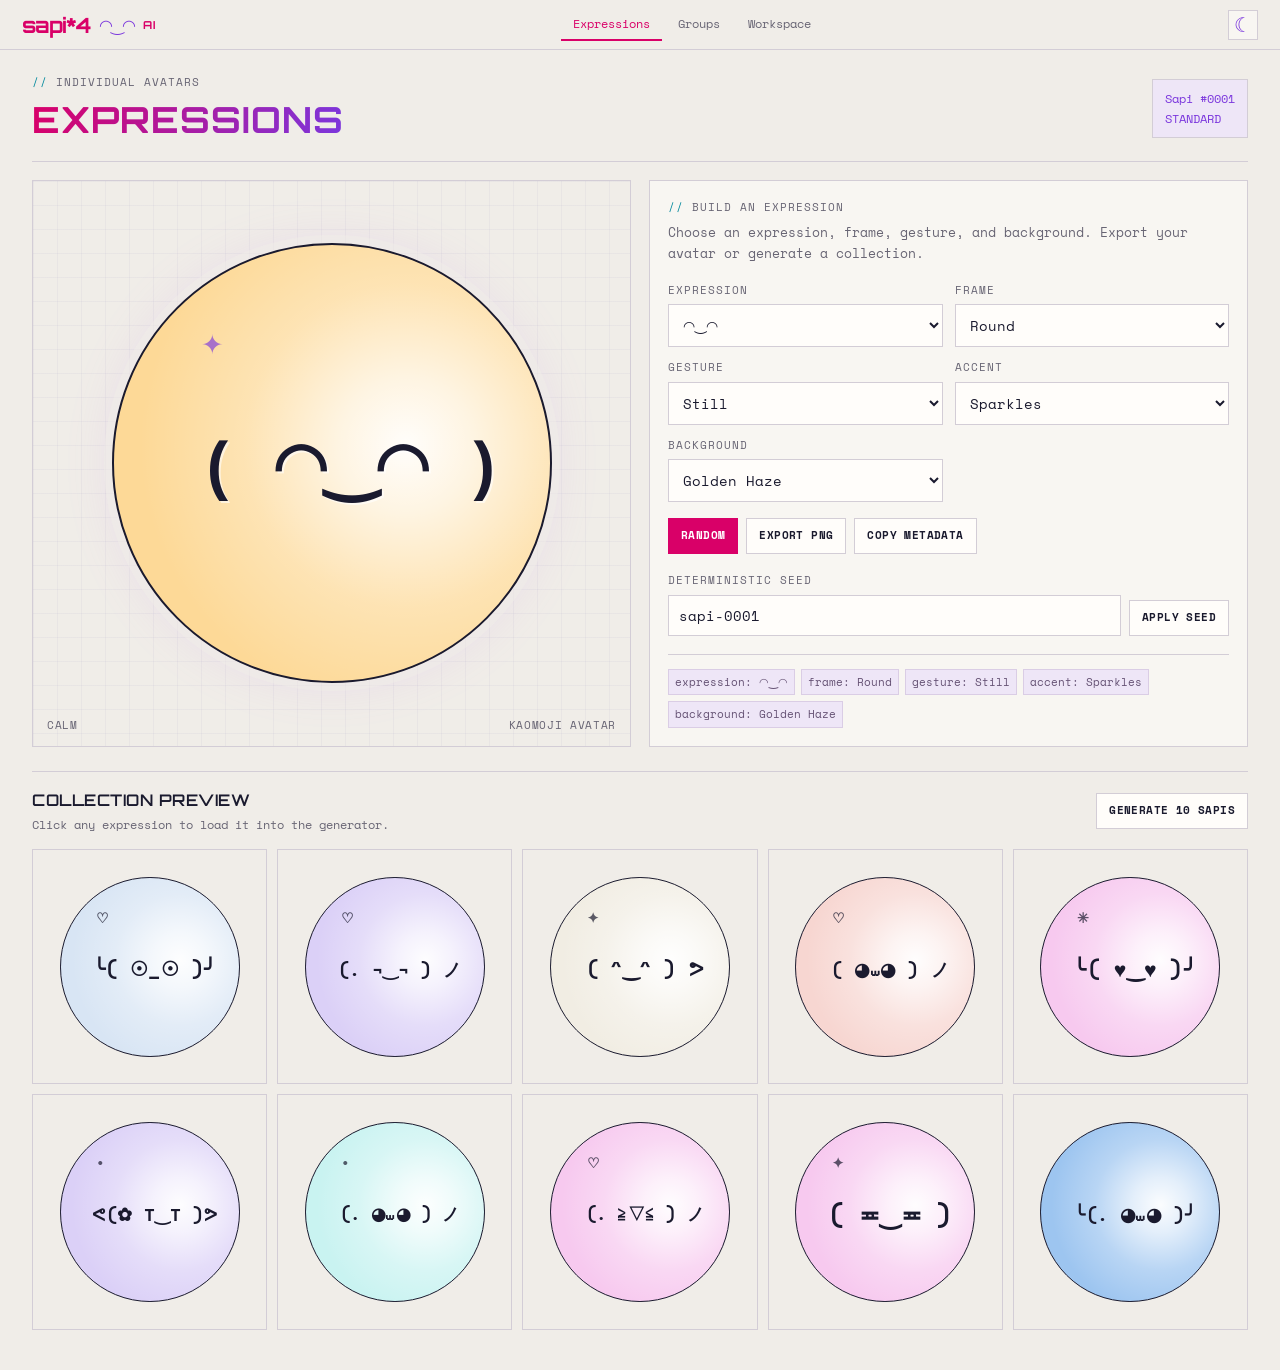
==== commit e216409e: "Replace workspace mock screens with browser tabs and add dark theme" ====
--- a/index.html
+++ b/index.html
@@ -37,7 +37,7 @@
   <link rel="stylesheet" href="assets/sapi-theme.css">
 </head>
 <body class="sapi-studio expressions-module">
-  <div class="module-topbar"><a class="sapi-brand" href="workspace/index.html" aria-label="sapi*4 ◠‿◠ AI workspace"><span class="brand-name">sapi*4</span><span class="brand-face">◠‿◠</span><span class="brand-ai">AI</span></a><nav class="module-nav" aria-label="Modules"><a href="index.html" aria-current="page">Expressions</a><a href="groups.html">Groups</a><a href="workspace/index.html">Workspace</a></nav></div>
+  <div class="module-topbar"><a class="sapi-brand" href="workspace/index.html" aria-label="sapi*4 ◠‿◠ AI workspace"><span class="brand-name">sapi*4</span><span class="brand-face">◠‿◠</span><span class="brand-ai">AI</span></a><nav class="module-nav" aria-label="Modules"><a href="index.html" aria-current="page">Expressions</a><a href="groups.html">Groups</a><a href="workspace/index.html">Workspace</a></nav><button class="theme-toggle" data-theme-toggle aria-label="Switch to dark theme" title="Switch to dark theme">☾</button></div>
   <div class="shell">
     <header class="studio-header"><div><p class="eyebrow">Individual avatars</p><h1>Expressions</h1></div><div class="counter" id="counter">Sapi #0001<br><span id="rarity">STANDARD</span></div></header>
     <main>
@@ -78,5 +78,6 @@
     function tile(s,id){const b=document.createElement('button');b.className='tile';b.style.background='var(--paper)';b.style.color='var(--ink)';const circle=document.createElement('span');circle.className='tile-circle';circle.style.background=litBackground(palette[s.background][0]);const accent=document.createElement('span');accent.className='tile-accent';accent.textContent=sparkChar(s);const expression=document.createElement('span');expression.className='tile-expression';expression.textContent=composed(s);circle.append(accent,expression);b.append(circle);b.title=`Load Sapi Expression #${id}`;b.addEventListener('click',()=>{state=s;sapiId=id;render();window.scrollTo({top:0,behavior:'smooth'})});requestAnimationFrame(()=>fitText(expression,92,7,0));return b}function collection(){const g=document.querySelector('#gallery');g.innerHTML='';const r=seeded(hash(document.querySelector('#seed').value+'-collection'));for(let i=1;i<=10;i++)g.append(tile(randomState(r),i))}
     createControls();render();collection();window.addEventListener('resize',()=>{fitPreview();document.querySelectorAll('.tile-expression').forEach(t=>fitText(t,92,7,0))});document.querySelector('#randomize').addEventListener('click',()=>{state=randomState();sapiId++;document.querySelector('#seed').value=`sapi-${String(sapiId).padStart(4,'0')}`;render()});document.querySelector('#applySeed').addEventListener('click',()=>applySeed(document.querySelector('#seed').value));document.querySelector('#copyMetadata').addEventListener('click',copyMetadata);document.querySelector('#download').addEventListener('click',exportPng);document.querySelector('#generateCollection').addEventListener('click',collection);
   </script>
+<script src="assets/sapi-theme.js"></script>
 </body>
 </html>
--- a/assets/sapi-theme.css
+++ b/assets/sapi-theme.css
@@ -159,3 +159,67 @@
 .sapi-workspace .overview-hero h2{font:600 19px/1.45 var(--sapi-display)}
 .sapi-workspace .overview-hero p,.sapi-workspace .custom-link a{color:#705484}
 .sapi-workspace .custom-link{background:var(--sapi-white);border-color:var(--sapi-line);border-radius:0}
+
+/* Shared entity identities and navigable mentions. */
+.sapi-workspace .avatar.group-avatar{background:transparent;border:0;position:relative}
+.sapi-workspace .avatar.group-avatar::before{display:none}
+.sapi-workspace .avatar.group-avatar img{display:block;width:100%;height:100%;border-radius:50%;object-fit:contain}
+.sapi-workspace .avatar.group-avatar .presence{z-index:1}
+.sapi-workspace .entity-mention{display:inline;padding:0;border:0;background:none;color:var(--sapi-violet);font:inherit;line-height:inherit;letter-spacing:inherit;text-align:left;text-decoration:underline;text-decoration-color:#b59bce;text-underline-offset:3px;text-decoration-thickness:1px;cursor:pointer;white-space:normal;overflow-wrap:anywhere;border-radius:0;box-shadow:none;text-transform:none}
+.sapi-workspace .entity-mention:hover{background:var(--sapi-purple-tint);color:var(--sapi-pink);filter:none;text-decoration-color:currentColor}
+.sapi-workspace .resource-card{display:block;padding:3px 2px;text-align:left;background:none}
+.sapi-workspace .resource-card:hover{background:none}
+.sapi-workspace .resource-open{display:flex;align-items:center;gap:7px;width:100%;padding:0;border:0;background:none;text-align:left}
+.sapi-workspace .resource-open:hover{color:var(--sapi-pink)}
+.sapi-workspace .resource-open .status-dot{margin-left:auto}
+.sapi-workspace .resource-card #resource-owner{display:block;margin:0 0 0 29px;font:400 12px/1.5 var(--sapi-font);color:var(--sapi-muted)}
+.sapi-workspace .resource-card #resource-owner .entity-mention{font-size:inherit}
+.sapi-workspace .task-open{display:block;width:100%;text-align:left;padding:0;background:none;border:0}
+.sapi-workspace .task-card{cursor:default}.sapi-workspace .task-open:hover h3{color:var(--sapi-pink)}
+.sapi-workspace .artifact-open{display:block;padding:0;text-align:left;background:none;border:0}.sapi-workspace .artifact-open:hover{color:var(--sapi-pink)}
+.sapi-workspace .artifact-item>div{flex:1;min-width:0}.sapi-workspace .artifact-item>.icon-button{margin-left:auto}
+.sapi-workspace .screen-cursor .entity-mention{color:white;text-decoration-color:#ffffff99;white-space:nowrap}.sapi-workspace .screen-cursor .entity-mention:hover{background:none;color:white}
+@media(max-width:600px){.sapi-workspace .resource-card{display:flex;align-items:center;gap:8px}.sapi-workspace .resource-open{width:auto;gap:6px;flex:0 0 auto}.sapi-workspace .resource-open .status-dot{display:none}.sapi-workspace .resource-card #resource-owner{font-size:11px;flex:1;margin:0}.sapi-workspace .resource-open strong{font-size:9px}}
+
+/* Browser shell: no app content styling crosses into guest documents. */
+.sapi-workspace .workspace{background:var(--sapi-bg)}
+.sapi-workspace .workspace-content{position:relative;display:flex;flex:1;min-height:0;padding:0;overflow:hidden;background:var(--sapi-white)}
+.sapi-workspace .workspace-browser{display:block;width:100%;height:100%;flex:1;border:0;min-width:0;background:var(--sapi-white);color-scheme:inherit}
+.sapi-workspace .workspace-browser[hidden]{display:none}
+.sapi-workspace .workspace-owner{display:flex;align-items:baseline;gap:5px;font-size:12px;min-width:0;overflow-wrap:anywhere}
+.sapi-workspace .workspace-footer{justify-content:flex-end;background:var(--sapi-bg)}
+.sapi-workspace .workspace-footer a{color:var(--sapi-muted);text-decoration:none}
+.sapi-workspace .workspace-footer a:hover{color:var(--sapi-pink)}
+.sapi-workspace .browser-address-bar{display:flex;gap:7px;align-items:center;padding:4px 9px;border-bottom:1px solid var(--sapi-line);background:var(--sapi-surface);flex-shrink:0}
+.sapi-workspace .browser-address-bar[hidden]{display:none}
+.sapi-workspace .browser-address-bar input{flex:1;min-width:0;border:0;background:transparent;color:var(--sapi-ink);font-size:12px;padding:4px 2px;outline-offset:0}
+.sapi-workspace .browser-address-bar a{font-size:18px;text-decoration:none;padding:2px 5px}
+.sapi-workspace .browser-address-bar .icon-button{width:26px;height:26px}
+.theme-toggle,.sapi-studio .theme-toggle{display:grid;place-items:center;flex-shrink:0;width:30px;height:30px;padding:0;background:var(--sapi-surface);color:var(--sapi-violet);border:1px solid var(--sapi-line);font:20px/1 system-ui;cursor:pointer}
+.theme-toggle:hover{background:var(--sapi-purple-tint)}
+.sapi-workspace .menu-button{width:28px;height:29px;border:0;flex-shrink:0}
+.sapi-workspace .menu-button svg{width:19px;height:19px;fill:none;stroke:currentColor;stroke-width:1.5}
+:root[data-theme=dark]{--sapi-bg:#15131c;--sapi-surface:#1c1925;--sapi-white:#211d2b;--sapi-ink:#eee9f5;--sapi-muted:#aaa0b8;--sapi-line:#3b3349;--sapi-pink:#ff5aa5;--sapi-violet:#bb91ff;--sapi-cyan:#66d6df;--sapi-pink-tint:#3b2034;--sapi-purple-tint:#2e2340;--sapi-cyan-tint:#193438;color-scheme:dark}
+[data-theme=dark] .sapi-workspace .scope-switch,[data-theme=dark] .sapi-workspace .workspace-tab{background:#272230}
+[data-theme=dark] .sapi-workspace .workspace-tab.active{background:var(--sapi-surface);border-color:var(--sapi-line)}
+[data-theme=dark] .sapi-workspace .message-bubble{background:#262130;border-color:var(--sapi-line)}
+[data-theme=dark] .sapi-workspace .user .message-bubble{background:var(--sapi-purple-tint)}
+[data-theme=dark] .sapi-workspace .execution-card{background:#221c2c;border-color:var(--sapi-line)}
+[data-theme=dark] .sapi-workspace .execution-title{background:var(--sapi-purple-tint);border-color:var(--sapi-line);color:var(--sapi-ink)}
+[data-theme=dark] .sapi-workspace :is(.execution-line,.execution-line time,.execution-title span:last-child,.agent-heading p,.composer-hint span:first-child,.pill,.suggestions button){color:var(--sapi-muted)}
+[data-theme=dark] .sapi-workspace :is(.composer,.suggestions button,.artifact-link,.file-icon,.pill,.user-avatar,.browser-tabs-wrap,.form-stack input,.form-stack textarea,.form-stack select,.settings-row select,dialog,.button,.tag,.settings-row,.day-divider::before,.day-divider::after){border-color:var(--sapi-line)}
+[data-theme=dark] .sapi-workspace .agent-row.active{border-color:#74304f}
+[data-theme=dark] .sapi-workspace .avatar{color:#21192c}
+[data-theme=dark] .sapi-workspace .tag{color:var(--sapi-violet)}
+[data-theme=dark] .sapi-workspace .tag.gray{color:var(--sapi-muted);background:#2b2634}
+[data-theme=dark] .sapi-workspace .tag.amber{color:#ecc391;background:#3b2c20}
+[data-theme=dark] .sapi-workspace :is(.button.primary,.send-button){background:#bc005a;color:#fff;border-color:#de1878}
+[data-theme=dark] .sapi-workspace :is(.form-stack label,.settings-row label,dialog){color:var(--sapi-ink)}
+[data-theme=dark] .sapi-workspace .attachment-chip{background:var(--sapi-purple-tint);color:var(--sapi-ink)}
+[data-theme=dark] .sapi-studio :is(.chip,.legend span){color:var(--sapi-muted);border-color:var(--sapi-line)}
+[data-theme=dark] .sapi-studio .tile{background:var(--sapi-surface)}
+[data-theme=dark] .sapi-studio :is(.avatar-circle,.tile-circle){color:#202321}
+@media(max-width:450px){.sapi-workspace .app-header{grid-template-columns:1fr auto auto auto}.sapi-workspace .menu-button{grid-column:2;grid-row:1}.sapi-workspace .theme-toggle{grid-column:3;grid-row:1;width:25px;height:25px}.sapi-workspace .user-avatar{grid-column:4;grid-row:1}.sapi-workspace .pill{grid-column:2 / 5}.sapi-workspace .workspace-owner{font-size:11px}}
+
+[data-theme=dark] .sapi-workspace .day-divider::before,[data-theme=dark] .sapi-workspace .day-divider::after{background:var(--sapi-line)}
+.sapi-workspace .browser-address-bar input::placeholder,.sapi-workspace .composer textarea::placeholder{color:var(--sapi-muted);opacity:1}
